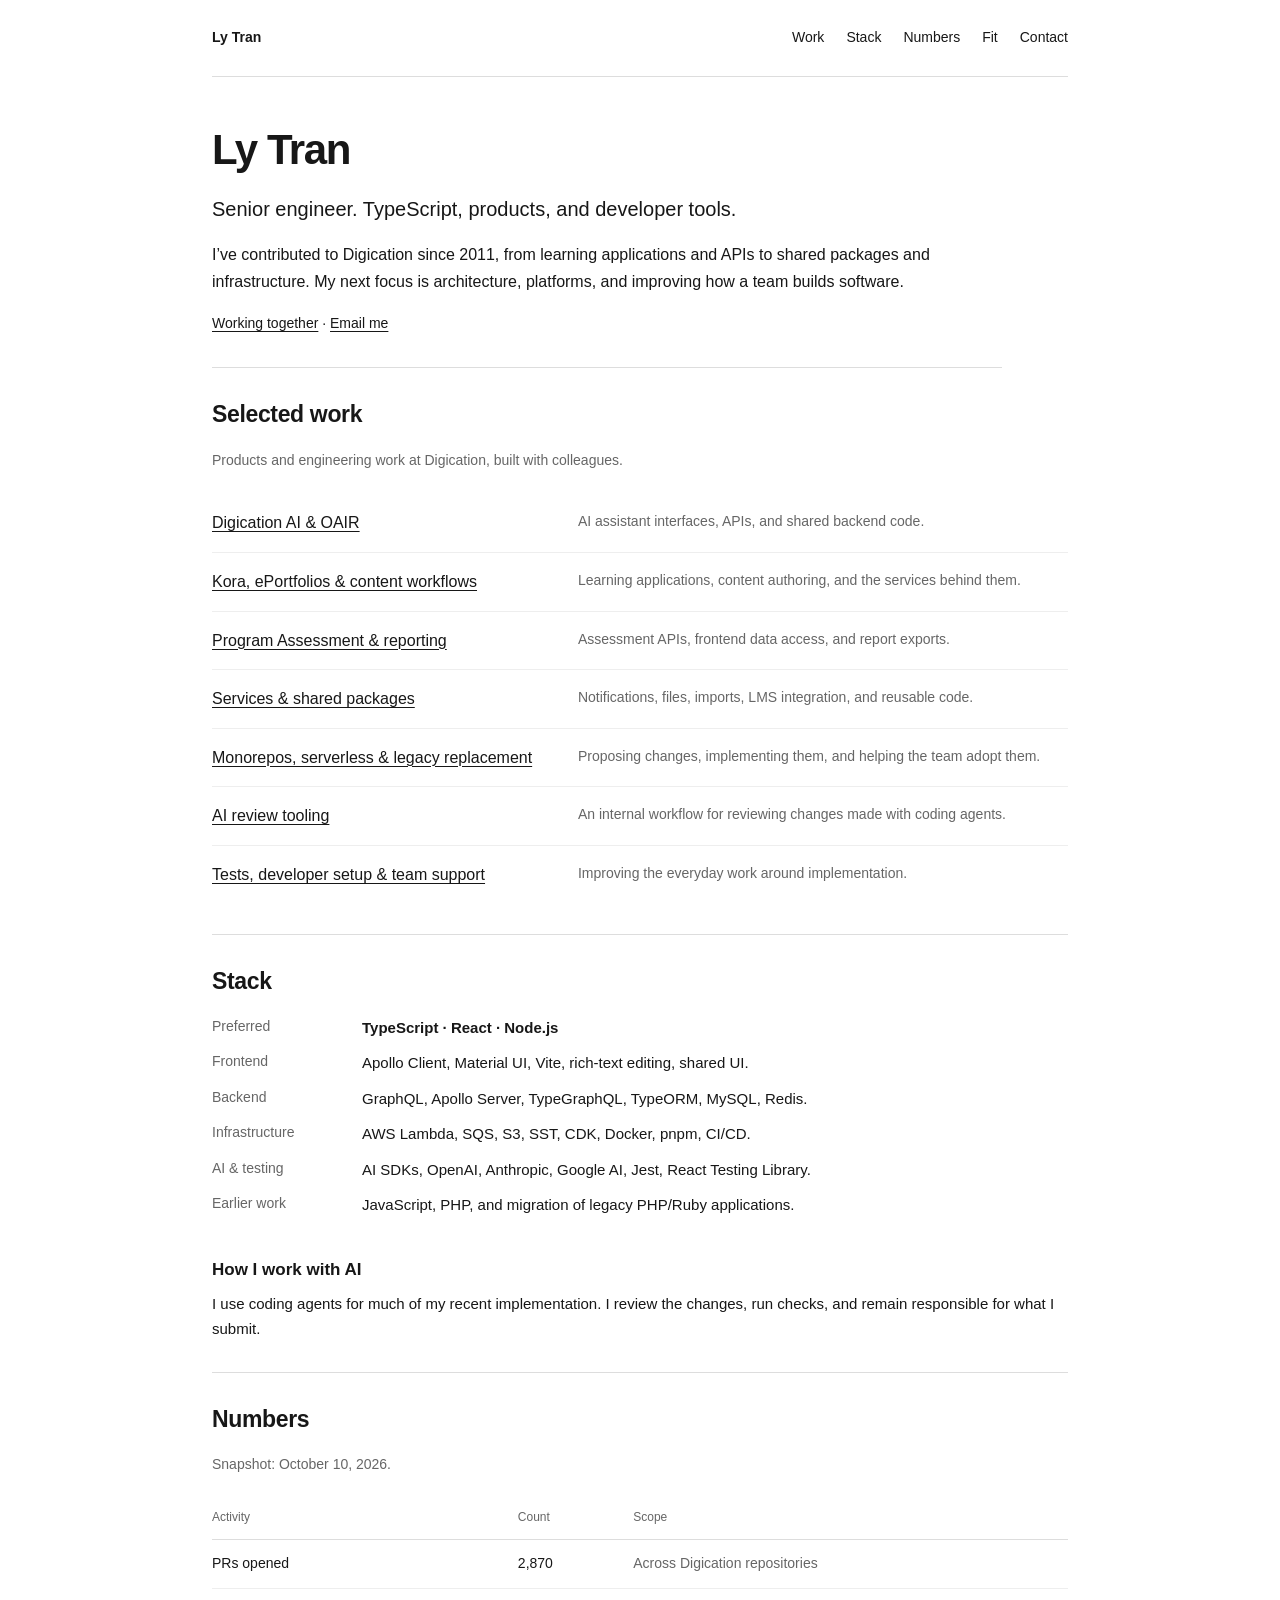
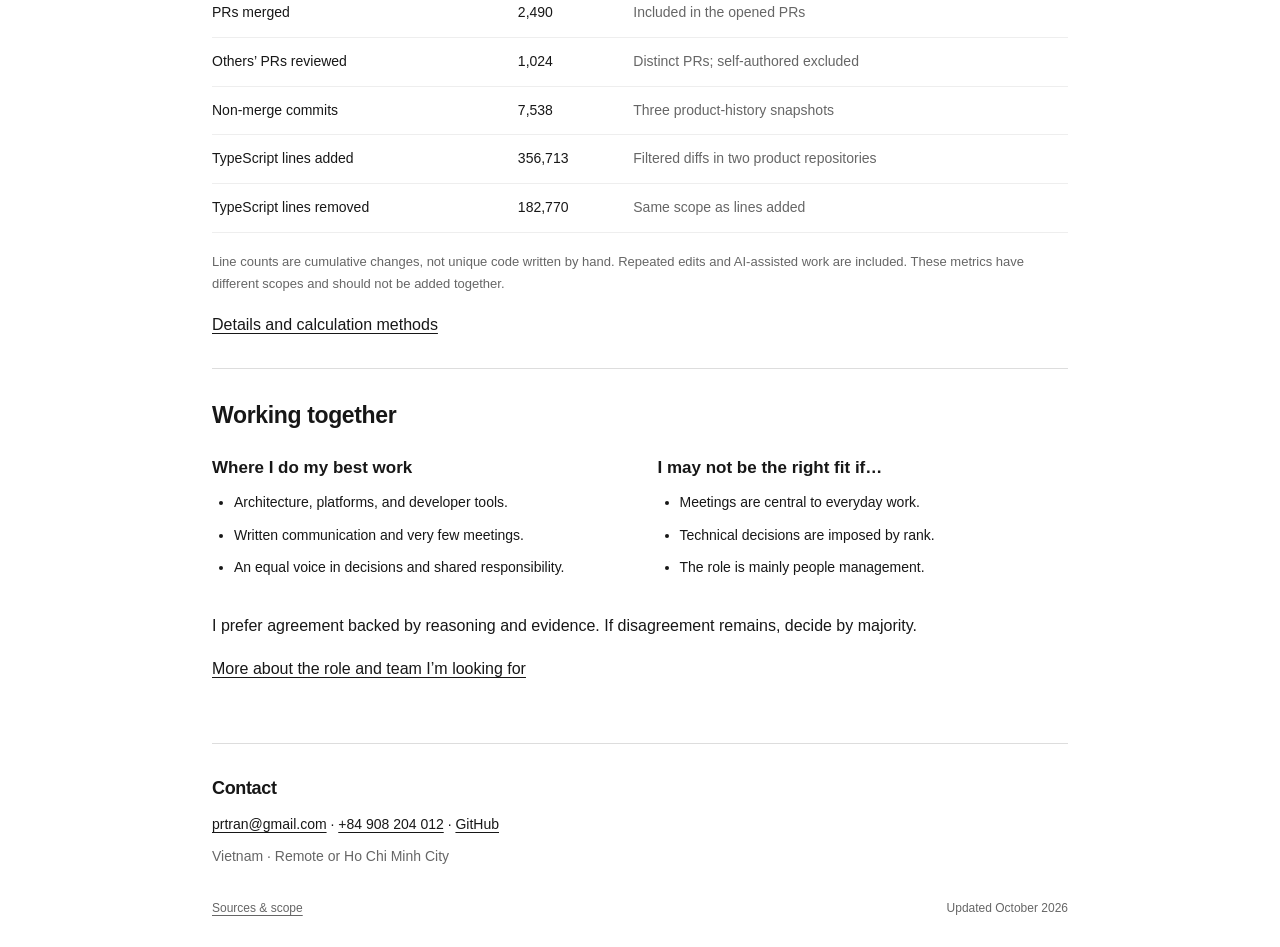
==== index.html @ 3538117a "Simplify portfolio and add working preferences and activity counts" ====
<!doctype html>
<html lang="en" id="top"><head>
<meta charset="utf-8"><meta name="viewport" content="width=device-width, initial-scale=1">
<title>Ly Tran — Senior Engineer</title><meta name="description" content="TypeScript, products, architecture, and developer tools. Selected work and contribution history.">
<link rel="canonical" href="https://lytc.github.io/">
<meta property="og:title" content="Ly Tran — Senior Engineer"><meta property="og:description" content="TypeScript, products, architecture, and developer tools. Selected work and contribution history.">
<meta property="og:type" content="website"><meta property="og:url" content="https://lytc.github.io/">
<link rel="icon" href="/assets/favicon.svg" type="image/svg+xml"><link rel="stylesheet" href="/assets/site.css">
</head><body><a class="skip-link" href="#main">Skip to content</a>
<header><a class="name" href="/">Ly Tran</a><nav aria-label="Main navigation"><a href="/#work">Work</a><a href="/#stack">Stack</a><a href="/activity.html">Numbers</a><a href="/working-together.html">Fit</a><a href="#contact">Contact</a></nav></header>
<main id="main"><section class="intro"><h1>Ly Tran</h1><p class="lead">Senior engineer. TypeScript, products, and developer tools.</p><p id="journey">I’ve contributed to Digication since 2011, from learning applications and APIs to shared packages and infrastructure. My next focus is architecture, platforms, and improving how a team builds software.</p><p><a href="/working-together.html">Working together</a> · <a href="mailto:prtran@gmail.com">Email me</a></p></section>
<section id="work"><h2>Selected work</h2><p class="muted">Products and engineering work at Digication, built with colleagues.</p><div class="work-list"><article class="work-row"><h3><a href="/work/ai-products.html">Digication AI &amp; OAIR</a></h3><p>AI assistant interfaces, APIs, and shared backend code.</p></article><article class="work-row"><h3><a href="/work/product-engineering.html">Kora, ePortfolios &amp; content workflows</a></h3><p>Learning applications, content authoring, and the services behind them.</p></article><article class="work-row"><h3><a href="/work/assessment.html">Program Assessment &amp; reporting</a></h3><p>Assessment APIs, frontend data access, and report exports.</p></article><article class="work-row"><h3><a href="/work/services-packages.html">Services &amp; shared packages</a></h3><p>Notifications, files, imports, LMS integration, and reusable code.</p></article><article class="work-row"><h3><a href="/work/modernization.html">Monorepos, serverless &amp; legacy replacement</a></h3><p>Proposing changes, implementing them, and helping the team adopt them.</p></article><article class="work-row"><h3><a href="/work/ai-review.html">AI review tooling</a></h3><p>An internal workflow for reviewing changes made with coding agents.</p></article><article class="work-row"><h3><a href="/work/engineering-practice.html">Tests, developer setup &amp; team support</a></h3><p>Improving the everyday work around implementation.</p></article></div></section>
<section id="stack"><h2>Stack</h2><dl class="stack-list"><dt>Preferred</dt><dd><strong>TypeScript · React · Node.js</strong></dd><dt>Frontend</dt><dd>Apollo Client, Material UI, Vite, rich-text editing, shared UI.</dd><dt>Backend</dt><dd>GraphQL, Apollo Server, TypeGraphQL, TypeORM, MySQL, Redis.</dd><dt>Infrastructure</dt><dd>AWS Lambda, SQS, S3, SST, CDK, Docker, pnpm, CI/CD.</dd><dt>AI & testing</dt><dd>AI SDKs, OpenAI, Anthropic, Google AI, Jest, React Testing Library.</dd><dt>Earlier work</dt><dd>JavaScript, PHP, and migration of legacy PHP/Ruby applications.</dd></dl><div id="approach"><h3>How I work with AI</h3><p>I use coding agents for much of my recent implementation. I review the changes, run checks, and remain responsible for what I submit.</p></div></section>
<section id="activity"><h2>Numbers</h2><p class="muted">Snapshot: October 10, 2026.</p><div class="table-wrap"><table><thead><tr><th scope="col">Activity</th><th scope="col">Count</th><th scope="col">Scope</th></tr></thead><tbody><tr><th scope="row">PRs opened</th><td class="number">2,870</td><td>Across Digication repositories</td></tr><tr><th scope="row">PRs merged</th><td class="number">2,490</td><td>Included in the opened PRs</td></tr><tr><th scope="row">Others’ PRs reviewed</th><td class="number">1,024</td><td>Distinct PRs; self-authored excluded</td></tr><tr><th scope="row">Non-merge commits</th><td class="number">7,538</td><td>Three product-history snapshots</td></tr><tr><th scope="row">TypeScript lines added</th><td class="number">356,713</td><td>Filtered diffs in two product repositories</td></tr><tr><th scope="row">TypeScript lines removed</th><td class="number">182,770</td><td>Same scope as lines added</td></tr></tbody></table></div><p class="note">Line counts are cumulative changes, not unique code written by hand. Repeated edits and AI-assisted work are included. These metrics have different scopes and should not be added together.</p><p><a href="/activity.html">Details and calculation methods</a></p></section>
<section id="fit"><h2>Working together</h2><div class="fit-summary"><div><h3>Where I do my best work</h3><ul><li>Architecture, platforms, and developer tools.</li><li>Written communication and very few meetings.</li><li>An equal voice in decisions and shared responsibility.</li></ul></div><div><h3>I may not be the right fit if…</h3><ul><li>Meetings are central to everyday work.</li><li>Technical decisions are imposed by rank.</li><li>The role is mainly people management.</li></ul></div></div><p>I prefer agreement backed by reasoning and evidence. If disagreement remains, decide by majority.</p><p><a href="/working-together.html">More about the role and team I’m looking for</a></p></section></main>
<footer id="contact"><h2>Contact</h2><p><a href="mailto:prtran@gmail.com">prtran@gmail.com</a> · <a href="tel:+84908204012">+84 908 204 012</a> · <a href="https://github.com/lytc">GitHub</a></p><p class="muted">Vietnam · Remote or Ho Chi Minh City</p><div class="footer-meta"><a href="/evidence.html">Sources & scope</a><span>Updated October 2026</span></div></footer>
</body></html>
---- assets/site.css ----
:root{color-scheme:light;--ink:#171717;--muted:#666;--line:#ddd}
*{box-sizing:border-box}html{scroll-padding-top:24px}body{max-width:920px;margin:0 auto;padding:0 32px;color:var(--ink);background:#fff;font:16px/1.7 -apple-system,BlinkMacSystemFont,"Segoe UI",Helvetica,Arial,sans-serif}a{color:inherit;text-decoration:underline;text-underline-offset:3px;text-decoration-thickness:1px}a:hover{color:#666}a:focus-visible,summary:focus-visible{outline:2px solid #111;outline-offset:5px}h1,h2,h3,p{margin:0}h1{font-size:42px;line-height:1.2;letter-spacing:-1.4px;font-weight:650;margin:0 0 18px}h2{font-size:23px;line-height:1.4;font-weight:600;margin-bottom:18px;letter-spacing:-.35px}h3{font-size:17px;font-weight:600;line-height:1.6;margin-bottom:8px}p+p,p+ul,ul+p,p+details,details+p{margin-top:16px}header{display:flex;align-items:center;justify-content:space-between;gap:24px;padding:26px 0;border-bottom:1px solid var(--line)}header a{text-decoration:none;font-size:14px}.name{font-weight:600;white-space:nowrap}nav{display:flex;gap:22px;flex-wrap:wrap}main{padding-bottom:12px}.intro,.page-intro{padding:48px 0 32px;max-width:790px}.intro>p,.page-intro>p{max-width:750px}.page-intro>a:first-child{display:inline-block;margin-bottom:26px;font-size:14px}.lead{font-size:20px;line-height:1.6}.intro>p:last-child{font-size:14px}.muted,.note{color:var(--muted)}.note{font-size:13px;margin-top:18px}.muted{font-size:14px}main>section{padding:30px 0;border-bottom:1px solid var(--line)}main>.intro{padding:48px 0 32px}main>section:last-child{border-bottom:0}.work-list{margin-top:22px}.work-row{display:grid;grid-template-columns:minmax(190px,1fr) minmax(0,1.45fr);gap:28px;padding:16px 0;border-bottom:1px solid #eee}.work-row:last-child{border-bottom:0}.work-row h3{font-size:16px;font-weight:500;margin:0}.work-row p{font-size:14px;color:var(--muted);line-height:1.7}.stack-list{display:grid;grid-template-columns:130px 1fr;gap:10px 20px;margin:0 0 28px}.stack-list dt{color:var(--muted);font-size:14px}.stack-list dd{margin:0;font-size:15px}.stack-list strong{font-weight:600}#approach{padding-top:10px}#approach p{font-size:15px}.table-wrap{overflow-x:auto;margin:18px 0}table{border-collapse:collapse;text-align:left;width:100%;font-size:14px}th,td{padding:12px 14px 12px 0;border-bottom:1px solid #eee;vertical-align:top}th{font-weight:500}thead th{font-size:12px;color:var(--muted);border-bottom:1px solid var(--line)}td:last-child,th:last-child{padding-right:0}td{color:var(--muted)}td.number{color:var(--ink);font-variant-numeric:tabular-nums;white-space:nowrap}.fit-summary{display:grid;grid-template-columns:1fr 1fr;gap:35px;margin:22px 0}.fit-summary ul{font-size:14px;margin:10px 0}.fit-summary li{margin-bottom:9px}ul{padding-left:22px;margin:16px 0}li{margin-bottom:10px}.work-points li{margin-bottom:17px}.work-points strong{font-weight:600}details{margin-top:20px}summary{cursor:pointer;font-size:14px;text-decoration:underline;text-underline-offset:3px}details p,details li{font-size:14px}details>p:first-of-type{margin-top:16px}footer{border-top:1px solid var(--line);padding:32px 0 28px;margin-top:18px}footer h2{font-size:18px;margin-bottom:12px}footer>p{font-size:14px}footer>p+p{margin-top:8px}.footer-meta{display:flex;justify-content:space-between;gap:20px;margin-top:30px;font-size:12px;color:var(--muted)}.skip-link{position:absolute;left:-9999px}.skip-link:focus{left:20px;top:10px;background:#fff;padding:10px;z-index:2}
@media(max-width:600px){body{padding:0 20px;font-size:15px}header{gap:16px;padding:20px 0;align-items:flex-start;flex-direction:column}nav{gap:20px}header a{font-size:13px}h1{font-size:34px;letter-spacing:-1px}h2{font-size:22px}.intro,.page-intro,main>.intro{padding-top:32px}.lead{font-size:18px}.work-row{grid-template-columns:1fr;gap:4px;padding:15px 0}.work-row h3{font-size:16px}.work-row p{font-size:14px}.stack-list{grid-template-columns:90px 1fr;gap:11px 15px}.stack-list dd{font-size:14px}table{font-size:12px}th,td{padding:11px 9px 11px 0}thead th{font-size:11px}.fit-summary{grid-template-columns:1fr;gap:18px}.footer-meta{flex-wrap:wrap;gap:10px}footer>p{line-height:1.9}main>section{padding:26px 0}}
@media print{body{max-width:none;padding:0;color:#000;font-size:11pt}header nav{display:none}.intro,.page-intro,main>.intro{padding:20px 0}h1{font-size:28pt}h2{font-size:18pt}main>section{padding:18px 0}a{text-decoration:none}.work-row,li,tr{break-inside:avoid}footer{padding:20px 0}}
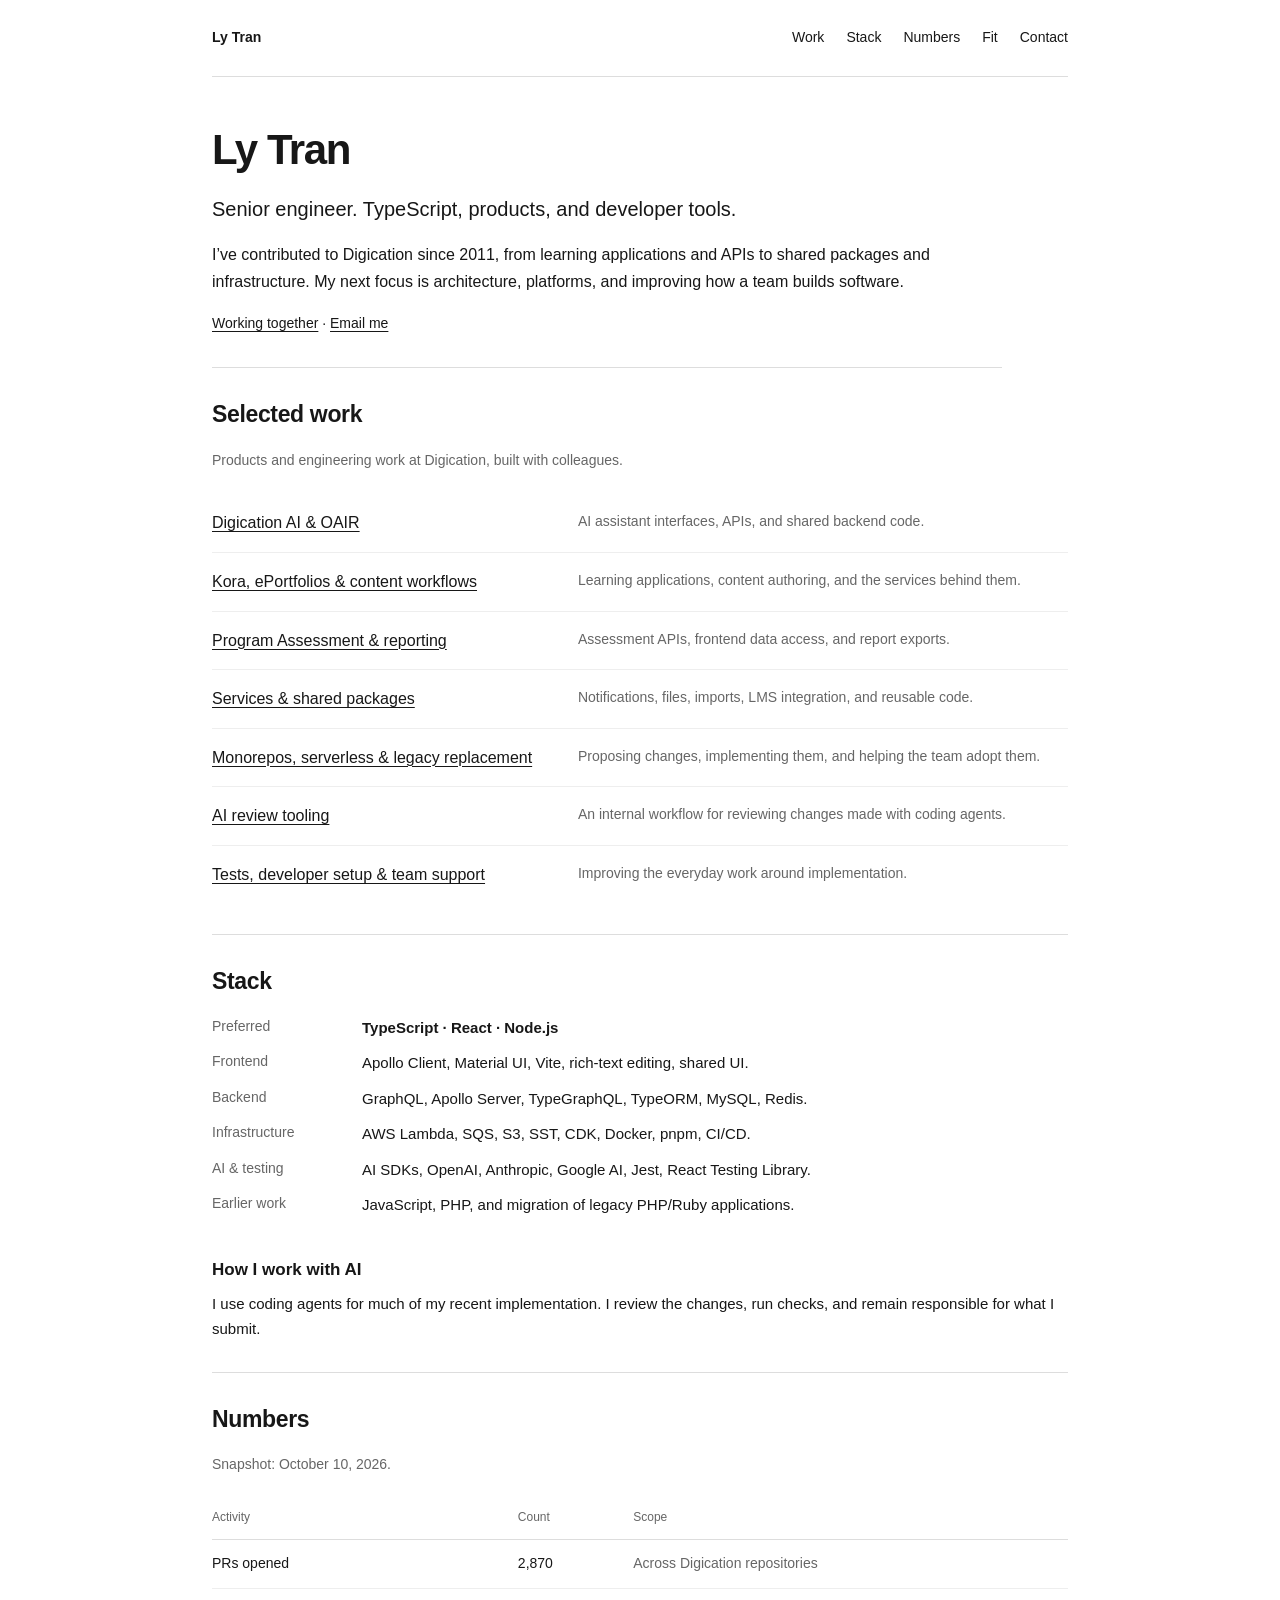
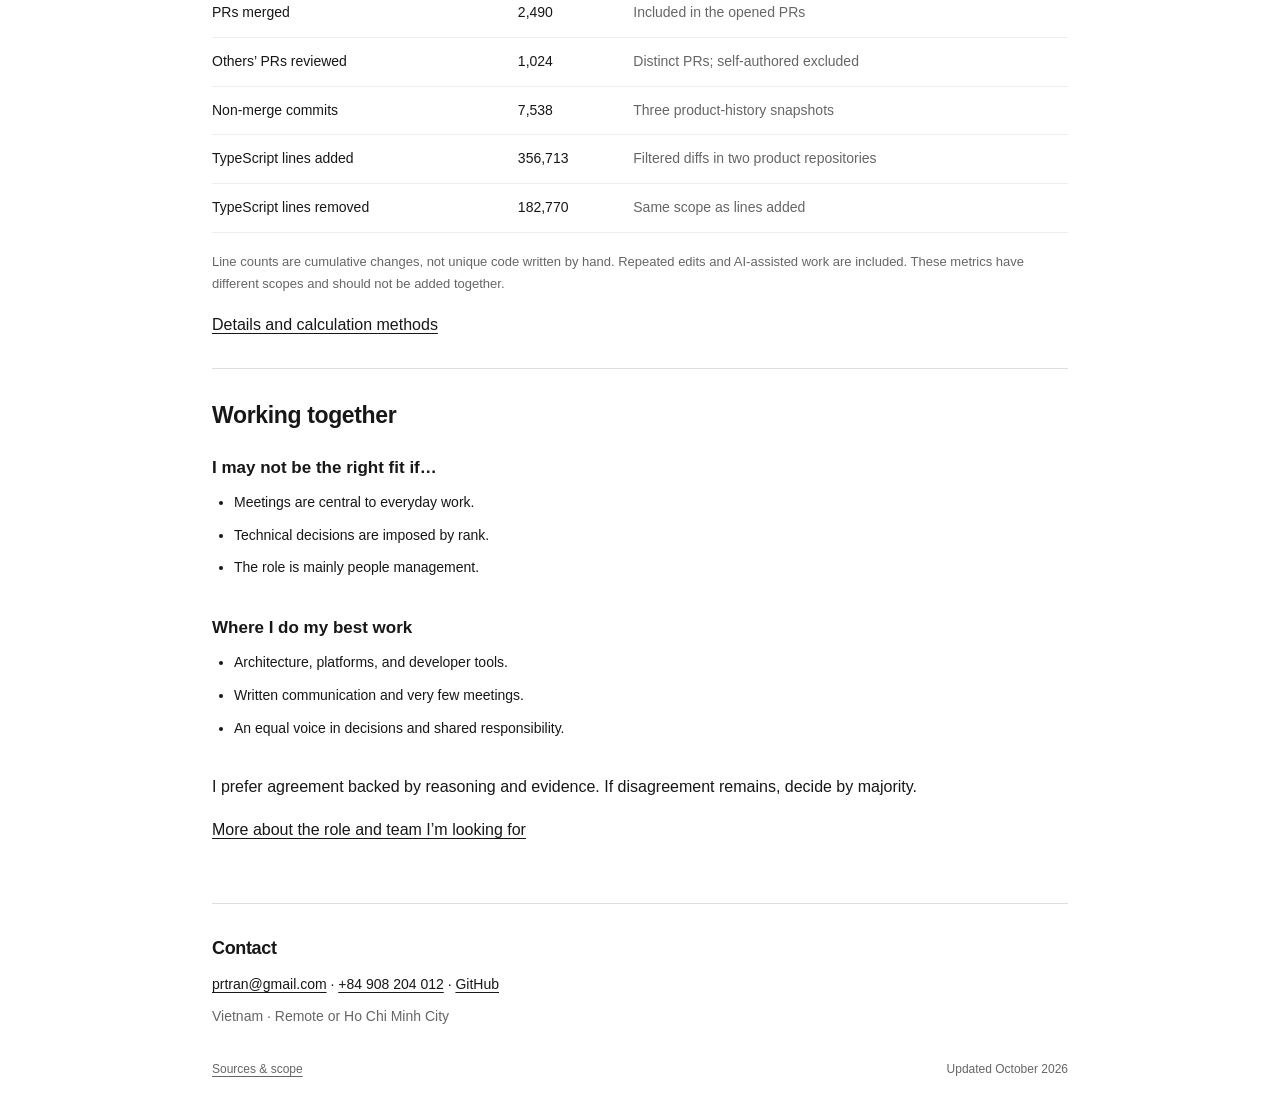
==== commit 8d8281ca: "Show unsuitable work environments before preferred fit" ====
--- a/index.html
+++ b/index.html
@@ -5,13 +5,13 @@
 <link rel="canonical" href="https://lytc.github.io/">
 <meta property="og:title" content="Ly Tran — Senior Engineer"><meta property="og:description" content="TypeScript, products, architecture, and developer tools. Selected work and contribution history.">
 <meta property="og:type" content="website"><meta property="og:url" content="https://lytc.github.io/">
-<link rel="icon" href="/assets/favicon.svg" type="image/svg+xml"><link rel="stylesheet" href="/assets/site.css">
+<link rel="icon" href="/assets/favicon.svg" type="image/svg+xml"><link rel="stylesheet" href="/assets/site.css?v=a413a53912ef">
 </head><body><a class="skip-link" href="#main">Skip to content</a>
 <header><a class="name" href="/">Ly Tran</a><nav aria-label="Main navigation"><a href="/#work">Work</a><a href="/#stack">Stack</a><a href="/activity.html">Numbers</a><a href="/working-together.html">Fit</a><a href="#contact">Contact</a></nav></header>
 <main id="main"><section class="intro"><h1>Ly Tran</h1><p class="lead">Senior engineer. TypeScript, products, and developer tools.</p><p id="journey">I’ve contributed to Digication since 2011, from learning applications and APIs to shared packages and infrastructure. My next focus is architecture, platforms, and improving how a team builds software.</p><p><a href="/working-together.html">Working together</a> · <a href="mailto:prtran@gmail.com">Email me</a></p></section>
 <section id="work"><h2>Selected work</h2><p class="muted">Products and engineering work at Digication, built with colleagues.</p><div class="work-list"><article class="work-row"><h3><a href="/work/ai-products.html">Digication AI &amp; OAIR</a></h3><p>AI assistant interfaces, APIs, and shared backend code.</p></article><article class="work-row"><h3><a href="/work/product-engineering.html">Kora, ePortfolios &amp; content workflows</a></h3><p>Learning applications, content authoring, and the services behind them.</p></article><article class="work-row"><h3><a href="/work/assessment.html">Program Assessment &amp; reporting</a></h3><p>Assessment APIs, frontend data access, and report exports.</p></article><article class="work-row"><h3><a href="/work/services-packages.html">Services &amp; shared packages</a></h3><p>Notifications, files, imports, LMS integration, and reusable code.</p></article><article class="work-row"><h3><a href="/work/modernization.html">Monorepos, serverless &amp; legacy replacement</a></h3><p>Proposing changes, implementing them, and helping the team adopt them.</p></article><article class="work-row"><h3><a href="/work/ai-review.html">AI review tooling</a></h3><p>An internal workflow for reviewing changes made with coding agents.</p></article><article class="work-row"><h3><a href="/work/engineering-practice.html">Tests, developer setup &amp; team support</a></h3><p>Improving the everyday work around implementation.</p></article></div></section>
 <section id="stack"><h2>Stack</h2><dl class="stack-list"><dt>Preferred</dt><dd><strong>TypeScript · React · Node.js</strong></dd><dt>Frontend</dt><dd>Apollo Client, Material UI, Vite, rich-text editing, shared UI.</dd><dt>Backend</dt><dd>GraphQL, Apollo Server, TypeGraphQL, TypeORM, MySQL, Redis.</dd><dt>Infrastructure</dt><dd>AWS Lambda, SQS, S3, SST, CDK, Docker, pnpm, CI/CD.</dd><dt>AI & testing</dt><dd>AI SDKs, OpenAI, Anthropic, Google AI, Jest, React Testing Library.</dd><dt>Earlier work</dt><dd>JavaScript, PHP, and migration of legacy PHP/Ruby applications.</dd></dl><div id="approach"><h3>How I work with AI</h3><p>I use coding agents for much of my recent implementation. I review the changes, run checks, and remain responsible for what I submit.</p></div></section>
 <section id="activity"><h2>Numbers</h2><p class="muted">Snapshot: October 10, 2026.</p><div class="table-wrap"><table><thead><tr><th scope="col">Activity</th><th scope="col">Count</th><th scope="col">Scope</th></tr></thead><tbody><tr><th scope="row">PRs opened</th><td class="number">2,870</td><td>Across Digication repositories</td></tr><tr><th scope="row">PRs merged</th><td class="number">2,490</td><td>Included in the opened PRs</td></tr><tr><th scope="row">Others’ PRs reviewed</th><td class="number">1,024</td><td>Distinct PRs; self-authored excluded</td></tr><tr><th scope="row">Non-merge commits</th><td class="number">7,538</td><td>Three product-history snapshots</td></tr><tr><th scope="row">TypeScript lines added</th><td class="number">356,713</td><td>Filtered diffs in two product repositories</td></tr><tr><th scope="row">TypeScript lines removed</th><td class="number">182,770</td><td>Same scope as lines added</td></tr></tbody></table></div><p class="note">Line counts are cumulative changes, not unique code written by hand. Repeated edits and AI-assisted work are included. These metrics have different scopes and should not be added together.</p><p><a href="/activity.html">Details and calculation methods</a></p></section>
-<section id="fit"><h2>Working together</h2><div class="fit-summary"><div><h3>Where I do my best work</h3><ul><li>Architecture, platforms, and developer tools.</li><li>Written communication and very few meetings.</li><li>An equal voice in decisions and shared responsibility.</li></ul></div><div><h3>I may not be the right fit if…</h3><ul><li>Meetings are central to everyday work.</li><li>Technical decisions are imposed by rank.</li><li>The role is mainly people management.</li></ul></div></div><p>I prefer agreement backed by reasoning and evidence. If disagreement remains, decide by majority.</p><p><a href="/working-together.html">More about the role and team I’m looking for</a></p></section></main>
+<section id="fit"><h2>Working together</h2><div class="fit-summary"><div><h3>I may not be the right fit if…</h3><ul><li>Meetings are central to everyday work.</li><li>Technical decisions are imposed by rank.</li><li>The role is mainly people management.</li></ul></div><div><h3>Where I do my best work</h3><ul><li>Architecture, platforms, and developer tools.</li><li>Written communication and very few meetings.</li><li>An equal voice in decisions and shared responsibility.</li></ul></div></div><p>I prefer agreement backed by reasoning and evidence. If disagreement remains, decide by majority.</p><p><a href="/working-together.html">More about the role and team I’m looking for</a></p></section></main>
 <footer id="contact"><h2>Contact</h2><p><a href="mailto:prtran@gmail.com">prtran@gmail.com</a> · <a href="tel:+84908204012">+84 908 204 012</a> · <a href="https://github.com/lytc">GitHub</a></p><p class="muted">Vietnam · Remote or Ho Chi Minh City</p><div class="footer-meta"><a href="/evidence.html">Sources & scope</a><span>Updated October 2026</span></div></footer>
 </body></html>
--- a/assets/site.css
+++ b/assets/site.css
@@ -1,4 +1,4 @@
 :root{color-scheme:light;--ink:#171717;--muted:#666;--line:#ddd}
-*{box-sizing:border-box}html{scroll-padding-top:24px}body{max-width:920px;margin:0 auto;padding:0 32px;color:var(--ink);background:#fff;font:16px/1.7 -apple-system,BlinkMacSystemFont,"Segoe UI",Helvetica,Arial,sans-serif}a{color:inherit;text-decoration:underline;text-underline-offset:3px;text-decoration-thickness:1px}a:hover{color:#666}a:focus-visible,summary:focus-visible{outline:2px solid #111;outline-offset:5px}h1,h2,h3,p{margin:0}h1{font-size:42px;line-height:1.2;letter-spacing:-1.4px;font-weight:650;margin:0 0 18px}h2{font-size:23px;line-height:1.4;font-weight:600;margin-bottom:18px;letter-spacing:-.35px}h3{font-size:17px;font-weight:600;line-height:1.6;margin-bottom:8px}p+p,p+ul,ul+p,p+details,details+p{margin-top:16px}header{display:flex;align-items:center;justify-content:space-between;gap:24px;padding:26px 0;border-bottom:1px solid var(--line)}header a{text-decoration:none;font-size:14px}.name{font-weight:600;white-space:nowrap}nav{display:flex;gap:22px;flex-wrap:wrap}main{padding-bottom:12px}.intro,.page-intro{padding:48px 0 32px;max-width:790px}.intro>p,.page-intro>p{max-width:750px}.page-intro>a:first-child{display:inline-block;margin-bottom:26px;font-size:14px}.lead{font-size:20px;line-height:1.6}.intro>p:last-child{font-size:14px}.muted,.note{color:var(--muted)}.note{font-size:13px;margin-top:18px}.muted{font-size:14px}main>section{padding:30px 0;border-bottom:1px solid var(--line)}main>.intro{padding:48px 0 32px}main>section:last-child{border-bottom:0}.work-list{margin-top:22px}.work-row{display:grid;grid-template-columns:minmax(190px,1fr) minmax(0,1.45fr);gap:28px;padding:16px 0;border-bottom:1px solid #eee}.work-row:last-child{border-bottom:0}.work-row h3{font-size:16px;font-weight:500;margin:0}.work-row p{font-size:14px;color:var(--muted);line-height:1.7}.stack-list{display:grid;grid-template-columns:130px 1fr;gap:10px 20px;margin:0 0 28px}.stack-list dt{color:var(--muted);font-size:14px}.stack-list dd{margin:0;font-size:15px}.stack-list strong{font-weight:600}#approach{padding-top:10px}#approach p{font-size:15px}.table-wrap{overflow-x:auto;margin:18px 0}table{border-collapse:collapse;text-align:left;width:100%;font-size:14px}th,td{padding:12px 14px 12px 0;border-bottom:1px solid #eee;vertical-align:top}th{font-weight:500}thead th{font-size:12px;color:var(--muted);border-bottom:1px solid var(--line)}td:last-child,th:last-child{padding-right:0}td{color:var(--muted)}td.number{color:var(--ink);font-variant-numeric:tabular-nums;white-space:nowrap}.fit-summary{display:grid;grid-template-columns:1fr 1fr;gap:35px;margin:22px 0}.fit-summary ul{font-size:14px;margin:10px 0}.fit-summary li{margin-bottom:9px}ul{padding-left:22px;margin:16px 0}li{margin-bottom:10px}.work-points li{margin-bottom:17px}.work-points strong{font-weight:600}details{margin-top:20px}summary{cursor:pointer;font-size:14px;text-decoration:underline;text-underline-offset:3px}details p,details li{font-size:14px}details>p:first-of-type{margin-top:16px}footer{border-top:1px solid var(--line);padding:32px 0 28px;margin-top:18px}footer h2{font-size:18px;margin-bottom:12px}footer>p{font-size:14px}footer>p+p{margin-top:8px}.footer-meta{display:flex;justify-content:space-between;gap:20px;margin-top:30px;font-size:12px;color:var(--muted)}.skip-link{position:absolute;left:-9999px}.skip-link:focus{left:20px;top:10px;background:#fff;padding:10px;z-index:2}
+*{box-sizing:border-box}html{scroll-padding-top:24px}body{max-width:920px;margin:0 auto;padding:0 32px;color:var(--ink);background:#fff;font:16px/1.7 -apple-system,BlinkMacSystemFont,"Segoe UI",Helvetica,Arial,sans-serif}a{color:inherit;text-decoration:underline;text-underline-offset:3px;text-decoration-thickness:1px}a:hover{color:#666}a:focus-visible,summary:focus-visible{outline:2px solid #111;outline-offset:5px}h1,h2,h3,p{margin:0}h1{font-size:42px;line-height:1.2;letter-spacing:-1.4px;font-weight:650;margin:0 0 18px}h2{font-size:23px;line-height:1.4;font-weight:600;margin-bottom:18px;letter-spacing:-.35px}h3{font-size:17px;font-weight:600;line-height:1.6;margin-bottom:8px}p+p,p+ul,ul+p,p+details,details+p{margin-top:16px}header{display:flex;align-items:center;justify-content:space-between;gap:24px;padding:26px 0;border-bottom:1px solid var(--line)}header a{text-decoration:none;font-size:14px}.name{font-weight:600;white-space:nowrap}nav{display:flex;gap:22px;flex-wrap:wrap}main{padding-bottom:12px}.intro,.page-intro{padding:48px 0 32px;max-width:790px}.intro>p,.page-intro>p{max-width:750px}.page-intro>a:first-child{display:inline-block;margin-bottom:26px;font-size:14px}.lead{font-size:20px;line-height:1.6}.intro>p:last-child{font-size:14px}.muted,.note{color:var(--muted)}.note{font-size:13px;margin-top:18px}.muted{font-size:14px}main>section{padding:30px 0;border-bottom:1px solid var(--line)}main>.intro{padding:48px 0 32px}main>section:last-child{border-bottom:0}.work-list{margin-top:22px}.work-row{display:grid;grid-template-columns:minmax(190px,1fr) minmax(0,1.45fr);gap:28px;padding:16px 0;border-bottom:1px solid #eee}.work-row:last-child{border-bottom:0}.work-row h3{font-size:16px;font-weight:500;margin:0}.work-row p{font-size:14px;color:var(--muted);line-height:1.7}.stack-list{display:grid;grid-template-columns:130px 1fr;gap:10px 20px;margin:0 0 28px}.stack-list dt{color:var(--muted);font-size:14px}.stack-list dd{margin:0;font-size:15px}.stack-list strong{font-weight:600}#approach{padding-top:10px}#approach p{font-size:15px}.table-wrap{overflow-x:auto;margin:18px 0}table{border-collapse:collapse;text-align:left;width:100%;font-size:14px}th,td{padding:12px 14px 12px 0;border-bottom:1px solid #eee;vertical-align:top}th{font-weight:500}thead th{font-size:12px;color:var(--muted);border-bottom:1px solid var(--line)}td:last-child,th:last-child{padding-right:0}td{color:var(--muted)}td.number{color:var(--ink);font-variant-numeric:tabular-nums;white-space:nowrap}.fit-summary{display:grid;grid-template-columns:1fr;gap:24px;margin:22px 0}.fit-summary ul{font-size:14px;margin:10px 0}.fit-summary li{margin-bottom:9px}ul{padding-left:22px;margin:16px 0}li{margin-bottom:10px}.work-points li{margin-bottom:17px}.work-points strong{font-weight:600}details{margin-top:20px}summary{cursor:pointer;font-size:14px;text-decoration:underline;text-underline-offset:3px}details p,details li{font-size:14px}details>p:first-of-type{margin-top:16px}footer{border-top:1px solid var(--line);padding:32px 0 28px;margin-top:18px}footer h2{font-size:18px;margin-bottom:12px}footer>p{font-size:14px}footer>p+p{margin-top:8px}.footer-meta{display:flex;justify-content:space-between;gap:20px;margin-top:30px;font-size:12px;color:var(--muted)}.skip-link{position:absolute;left:-9999px}.skip-link:focus{left:20px;top:10px;background:#fff;padding:10px;z-index:2}
 @media(max-width:600px){body{padding:0 20px;font-size:15px}header{gap:16px;padding:20px 0;align-items:flex-start;flex-direction:column}nav{gap:20px}header a{font-size:13px}h1{font-size:34px;letter-spacing:-1px}h2{font-size:22px}.intro,.page-intro,main>.intro{padding-top:32px}.lead{font-size:18px}.work-row{grid-template-columns:1fr;gap:4px;padding:15px 0}.work-row h3{font-size:16px}.work-row p{font-size:14px}.stack-list{grid-template-columns:90px 1fr;gap:11px 15px}.stack-list dd{font-size:14px}table{font-size:12px}th,td{padding:11px 9px 11px 0}thead th{font-size:11px}.fit-summary{grid-template-columns:1fr;gap:18px}.footer-meta{flex-wrap:wrap;gap:10px}footer>p{line-height:1.9}main>section{padding:26px 0}}
 @media print{body{max-width:none;padding:0;color:#000;font-size:11pt}header nav{display:none}.intro,.page-intro,main>.intro{padding:20px 0}h1{font-size:28pt}h2{font-size:18pt}main>section{padding:18px 0}a{text-decoration:none}.work-row,li,tr{break-inside:avoid}footer{padding:20px 0}}
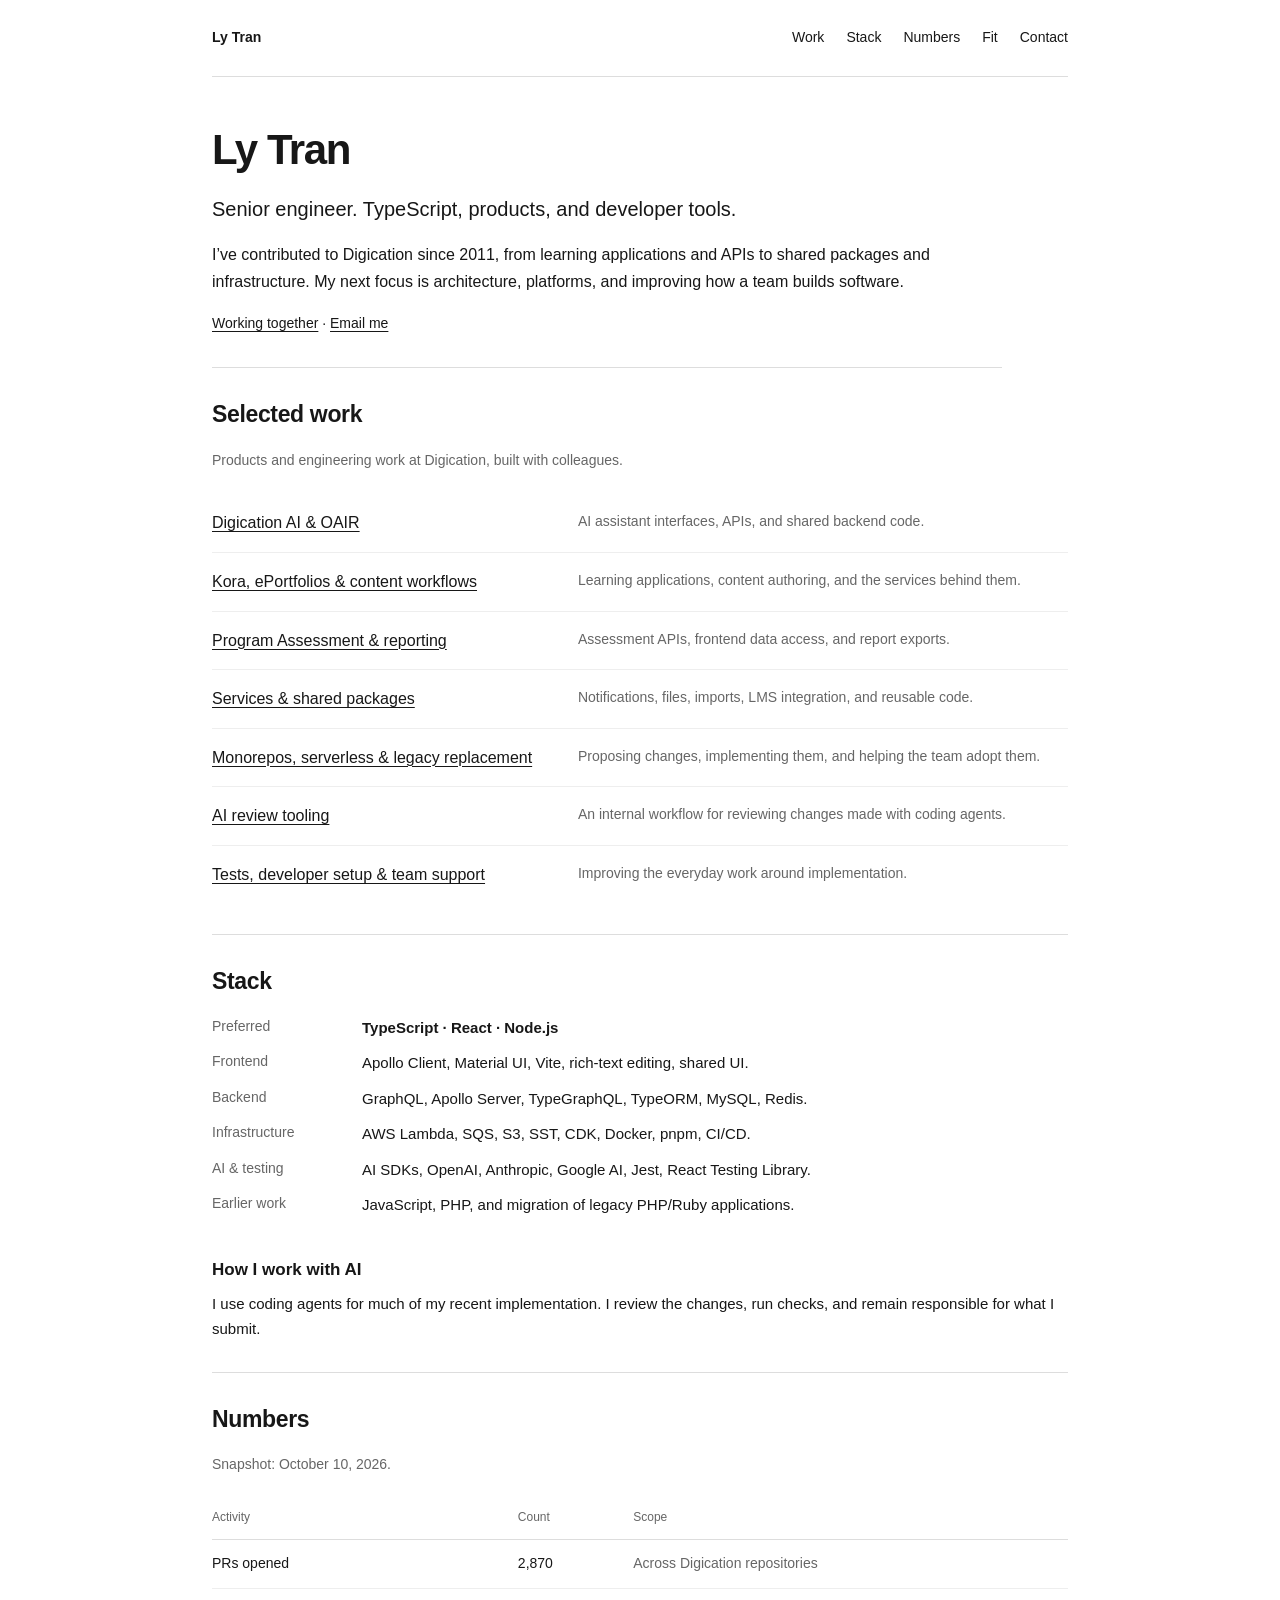
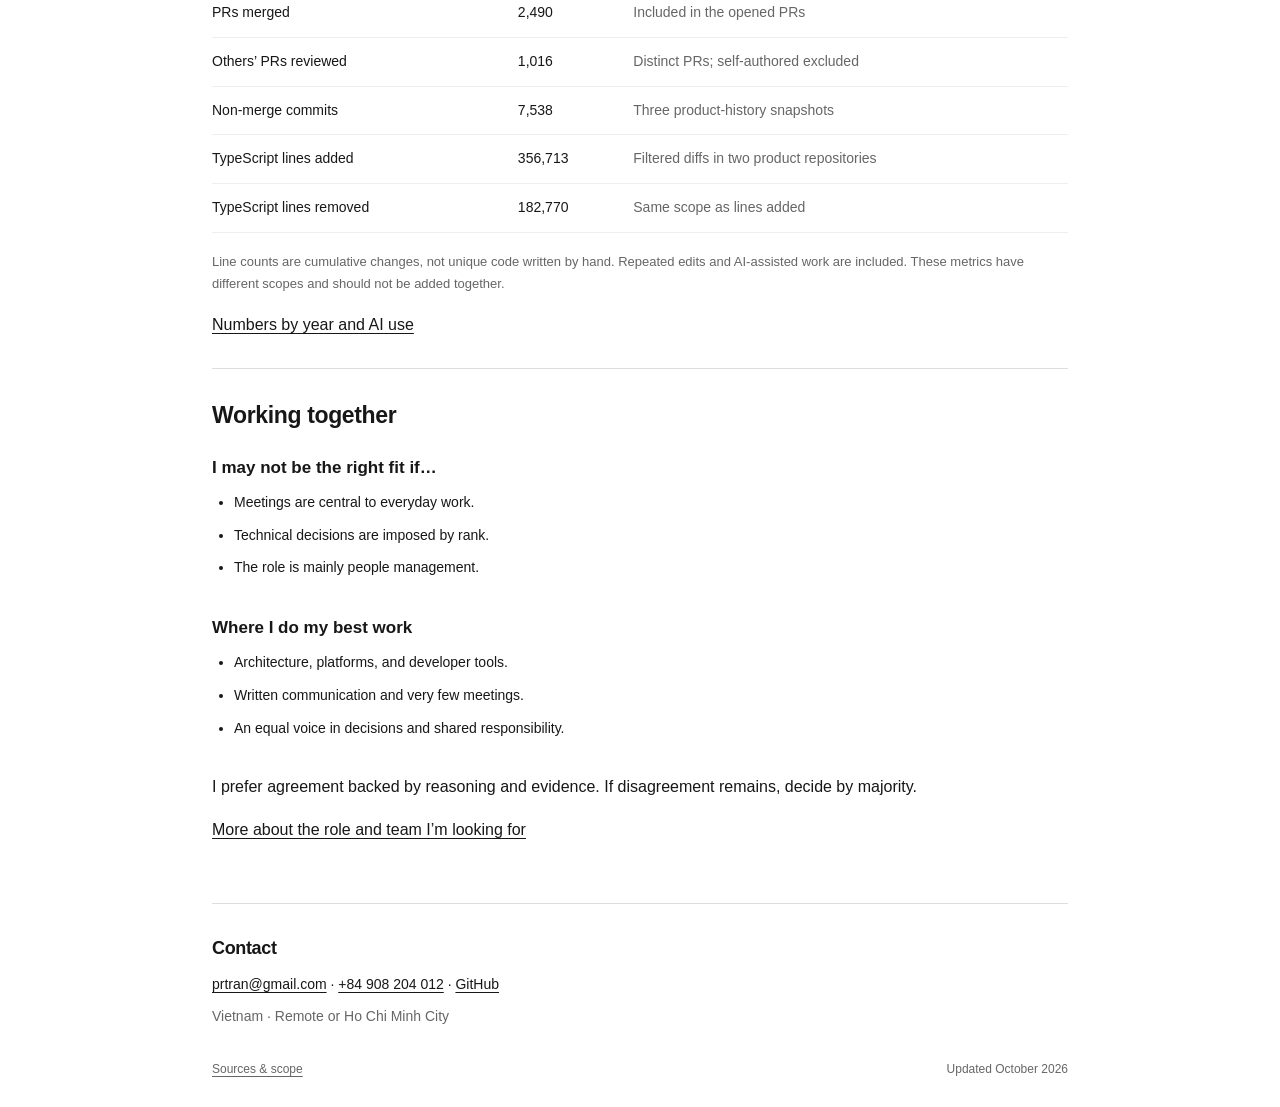
==== commit fddda606: "Break down activity by year and self-reported AI use" ====
--- a/index.html
+++ b/index.html
@@ -5,13 +5,13 @@
 <link rel="canonical" href="https://lytc.github.io/">
 <meta property="og:title" content="Ly Tran — Senior Engineer"><meta property="og:description" content="TypeScript, products, architecture, and developer tools. Selected work and contribution history.">
 <meta property="og:type" content="website"><meta property="og:url" content="https://lytc.github.io/">
-<link rel="icon" href="/assets/favicon.svg" type="image/svg+xml"><link rel="stylesheet" href="/assets/site.css?v=a413a53912ef">
+<link rel="icon" href="/assets/favicon.svg" type="image/svg+xml"><link rel="stylesheet" href="/assets/site.css?v=78795f37e393">
 </head><body><a class="skip-link" href="#main">Skip to content</a>
 <header><a class="name" href="/">Ly Tran</a><nav aria-label="Main navigation"><a href="/#work">Work</a><a href="/#stack">Stack</a><a href="/activity.html">Numbers</a><a href="/working-together.html">Fit</a><a href="#contact">Contact</a></nav></header>
 <main id="main"><section class="intro"><h1>Ly Tran</h1><p class="lead">Senior engineer. TypeScript, products, and developer tools.</p><p id="journey">I’ve contributed to Digication since 2011, from learning applications and APIs to shared packages and infrastructure. My next focus is architecture, platforms, and improving how a team builds software.</p><p><a href="/working-together.html">Working together</a> · <a href="mailto:prtran@gmail.com">Email me</a></p></section>
 <section id="work"><h2>Selected work</h2><p class="muted">Products and engineering work at Digication, built with colleagues.</p><div class="work-list"><article class="work-row"><h3><a href="/work/ai-products.html">Digication AI &amp; OAIR</a></h3><p>AI assistant interfaces, APIs, and shared backend code.</p></article><article class="work-row"><h3><a href="/work/product-engineering.html">Kora, ePortfolios &amp; content workflows</a></h3><p>Learning applications, content authoring, and the services behind them.</p></article><article class="work-row"><h3><a href="/work/assessment.html">Program Assessment &amp; reporting</a></h3><p>Assessment APIs, frontend data access, and report exports.</p></article><article class="work-row"><h3><a href="/work/services-packages.html">Services &amp; shared packages</a></h3><p>Notifications, files, imports, LMS integration, and reusable code.</p></article><article class="work-row"><h3><a href="/work/modernization.html">Monorepos, serverless &amp; legacy replacement</a></h3><p>Proposing changes, implementing them, and helping the team adopt them.</p></article><article class="work-row"><h3><a href="/work/ai-review.html">AI review tooling</a></h3><p>An internal workflow for reviewing changes made with coding agents.</p></article><article class="work-row"><h3><a href="/work/engineering-practice.html">Tests, developer setup &amp; team support</a></h3><p>Improving the everyday work around implementation.</p></article></div></section>
 <section id="stack"><h2>Stack</h2><dl class="stack-list"><dt>Preferred</dt><dd><strong>TypeScript · React · Node.js</strong></dd><dt>Frontend</dt><dd>Apollo Client, Material UI, Vite, rich-text editing, shared UI.</dd><dt>Backend</dt><dd>GraphQL, Apollo Server, TypeGraphQL, TypeORM, MySQL, Redis.</dd><dt>Infrastructure</dt><dd>AWS Lambda, SQS, S3, SST, CDK, Docker, pnpm, CI/CD.</dd><dt>AI & testing</dt><dd>AI SDKs, OpenAI, Anthropic, Google AI, Jest, React Testing Library.</dd><dt>Earlier work</dt><dd>JavaScript, PHP, and migration of legacy PHP/Ruby applications.</dd></dl><div id="approach"><h3>How I work with AI</h3><p>I use coding agents for much of my recent implementation. I review the changes, run checks, and remain responsible for what I submit.</p></div></section>
-<section id="activity"><h2>Numbers</h2><p class="muted">Snapshot: October 10, 2026.</p><div class="table-wrap"><table><thead><tr><th scope="col">Activity</th><th scope="col">Count</th><th scope="col">Scope</th></tr></thead><tbody><tr><th scope="row">PRs opened</th><td class="number">2,870</td><td>Across Digication repositories</td></tr><tr><th scope="row">PRs merged</th><td class="number">2,490</td><td>Included in the opened PRs</td></tr><tr><th scope="row">Others’ PRs reviewed</th><td class="number">1,024</td><td>Distinct PRs; self-authored excluded</td></tr><tr><th scope="row">Non-merge commits</th><td class="number">7,538</td><td>Three product-history snapshots</td></tr><tr><th scope="row">TypeScript lines added</th><td class="number">356,713</td><td>Filtered diffs in two product repositories</td></tr><tr><th scope="row">TypeScript lines removed</th><td class="number">182,770</td><td>Same scope as lines added</td></tr></tbody></table></div><p class="note">Line counts are cumulative changes, not unique code written by hand. Repeated edits and AI-assisted work are included. These metrics have different scopes and should not be added together.</p><p><a href="/activity.html">Details and calculation methods</a></p></section>
+<section id="activity"><h2>Numbers</h2><p class="muted">Snapshot: October 10, 2026.</p><div class="table-wrap"><table><thead><tr><th scope="col">Activity</th><th scope="col">Count</th><th scope="col">Scope</th></tr></thead><tbody><tr><th scope="row">PRs opened</th><td class="number">2,870</td><td>Across Digication repositories</td></tr><tr><th scope="row">PRs merged</th><td class="number">2,490</td><td>Included in the opened PRs</td></tr><tr><th scope="row">Others’ PRs reviewed</th><td class="number">1,016</td><td>Distinct PRs; self-authored excluded</td></tr><tr><th scope="row">Non-merge commits</th><td class="number">7,538</td><td>Three product-history snapshots</td></tr><tr><th scope="row">TypeScript lines added</th><td class="number">356,713</td><td>Filtered diffs in two product repositories</td></tr><tr><th scope="row">TypeScript lines removed</th><td class="number">182,770</td><td>Same scope as lines added</td></tr></tbody></table></div><p class="note">Line counts are cumulative changes, not unique code written by hand. Repeated edits and AI-assisted work are included. These metrics have different scopes and should not be added together.</p><p><a href="/activity.html#ai-periods">Numbers by year and AI use</a></p></section>
 <section id="fit"><h2>Working together</h2><div class="fit-summary"><div><h3>I may not be the right fit if…</h3><ul><li>Meetings are central to everyday work.</li><li>Technical decisions are imposed by rank.</li><li>The role is mainly people management.</li></ul></div><div><h3>Where I do my best work</h3><ul><li>Architecture, platforms, and developer tools.</li><li>Written communication and very few meetings.</li><li>An equal voice in decisions and shared responsibility.</li></ul></div></div><p>I prefer agreement backed by reasoning and evidence. If disagreement remains, decide by majority.</p><p><a href="/working-together.html">More about the role and team I’m looking for</a></p></section></main>
 <footer id="contact"><h2>Contact</h2><p><a href="mailto:prtran@gmail.com">prtran@gmail.com</a> · <a href="tel:+84908204012">+84 908 204 012</a> · <a href="https://github.com/lytc">GitHub</a></p><p class="muted">Vietnam · Remote or Ho Chi Minh City</p><div class="footer-meta"><a href="/evidence.html">Sources & scope</a><span>Updated October 2026</span></div></footer>
 </body></html>
--- a/assets/site.css
+++ b/assets/site.css
@@ -2,3 +2,5 @@
 *{box-sizing:border-box}html{scroll-padding-top:24px}body{max-width:920px;margin:0 auto;padding:0 32px;color:var(--ink);background:#fff;font:16px/1.7 -apple-system,BlinkMacSystemFont,"Segoe UI",Helvetica,Arial,sans-serif}a{color:inherit;text-decoration:underline;text-underline-offset:3px;text-decoration-thickness:1px}a:hover{color:#666}a:focus-visible,summary:focus-visible{outline:2px solid #111;outline-offset:5px}h1,h2,h3,p{margin:0}h1{font-size:42px;line-height:1.2;letter-spacing:-1.4px;font-weight:650;margin:0 0 18px}h2{font-size:23px;line-height:1.4;font-weight:600;margin-bottom:18px;letter-spacing:-.35px}h3{font-size:17px;font-weight:600;line-height:1.6;margin-bottom:8px}p+p,p+ul,ul+p,p+details,details+p{margin-top:16px}header{display:flex;align-items:center;justify-content:space-between;gap:24px;padding:26px 0;border-bottom:1px solid var(--line)}header a{text-decoration:none;font-size:14px}.name{font-weight:600;white-space:nowrap}nav{display:flex;gap:22px;flex-wrap:wrap}main{padding-bottom:12px}.intro,.page-intro{padding:48px 0 32px;max-width:790px}.intro>p,.page-intro>p{max-width:750px}.page-intro>a:first-child{display:inline-block;margin-bottom:26px;font-size:14px}.lead{font-size:20px;line-height:1.6}.intro>p:last-child{font-size:14px}.muted,.note{color:var(--muted)}.note{font-size:13px;margin-top:18px}.muted{font-size:14px}main>section{padding:30px 0;border-bottom:1px solid var(--line)}main>.intro{padding:48px 0 32px}main>section:last-child{border-bottom:0}.work-list{margin-top:22px}.work-row{display:grid;grid-template-columns:minmax(190px,1fr) minmax(0,1.45fr);gap:28px;padding:16px 0;border-bottom:1px solid #eee}.work-row:last-child{border-bottom:0}.work-row h3{font-size:16px;font-weight:500;margin:0}.work-row p{font-size:14px;color:var(--muted);line-height:1.7}.stack-list{display:grid;grid-template-columns:130px 1fr;gap:10px 20px;margin:0 0 28px}.stack-list dt{color:var(--muted);font-size:14px}.stack-list dd{margin:0;font-size:15px}.stack-list strong{font-weight:600}#approach{padding-top:10px}#approach p{font-size:15px}.table-wrap{overflow-x:auto;margin:18px 0}table{border-collapse:collapse;text-align:left;width:100%;font-size:14px}th,td{padding:12px 14px 12px 0;border-bottom:1px solid #eee;vertical-align:top}th{font-weight:500}thead th{font-size:12px;color:var(--muted);border-bottom:1px solid var(--line)}td:last-child,th:last-child{padding-right:0}td{color:var(--muted)}td.number{color:var(--ink);font-variant-numeric:tabular-nums;white-space:nowrap}.fit-summary{display:grid;grid-template-columns:1fr;gap:24px;margin:22px 0}.fit-summary ul{font-size:14px;margin:10px 0}.fit-summary li{margin-bottom:9px}ul{padding-left:22px;margin:16px 0}li{margin-bottom:10px}.work-points li{margin-bottom:17px}.work-points strong{font-weight:600}details{margin-top:20px}summary{cursor:pointer;font-size:14px;text-decoration:underline;text-underline-offset:3px}details p,details li{font-size:14px}details>p:first-of-type{margin-top:16px}footer{border-top:1px solid var(--line);padding:32px 0 28px;margin-top:18px}footer h2{font-size:18px;margin-bottom:12px}footer>p{font-size:14px}footer>p+p{margin-top:8px}.footer-meta{display:flex;justify-content:space-between;gap:20px;margin-top:30px;font-size:12px;color:var(--muted)}.skip-link{position:absolute;left:-9999px}.skip-link:focus{left:20px;top:10px;background:#fff;padding:10px;z-index:2}
 @media(max-width:600px){body{padding:0 20px;font-size:15px}header{gap:16px;padding:20px 0;align-items:flex-start;flex-direction:column}nav{gap:20px}header a{font-size:13px}h1{font-size:34px;letter-spacing:-1px}h2{font-size:22px}.intro,.page-intro,main>.intro{padding-top:32px}.lead{font-size:18px}.work-row{grid-template-columns:1fr;gap:4px;padding:15px 0}.work-row h3{font-size:16px}.work-row p{font-size:14px}.stack-list{grid-template-columns:90px 1fr;gap:11px 15px}.stack-list dd{font-size:14px}table{font-size:12px}th,td{padding:11px 9px 11px 0}thead th{font-size:11px}.fit-summary{grid-template-columns:1fr;gap:18px}.footer-meta{flex-wrap:wrap;gap:10px}footer>p{line-height:1.9}main>section{padding:26px 0}}
 @media print{body{max-width:none;padding:0;color:#000;font-size:11pt}header nav{display:none}.intro,.page-intro,main>.intro{padding:20px 0}h1{font-size:28pt}h2{font-size:18pt}main>section{padding:18px 0}a{text-decoration:none}.work-row,li,tr{break-inside:avoid}footer{padding:20px 0}}
+
+.period-table{font-size:13px}.period-table th:first-child{width:32%}.period-table th:not(:first-child),.period-table td{text-align:right}.period-table th small{display:block;font-weight:400;font-size:11px;margin-top:3px;white-space:nowrap}@media(max-width:600px){.period-table{font-size:11px}.period-table th,.period-table td{padding:10px 5px 10px 0}.period-table th:first-child{width:30%}.period-table thead th{font-size:10px}.period-table th small{font-size:9px}}
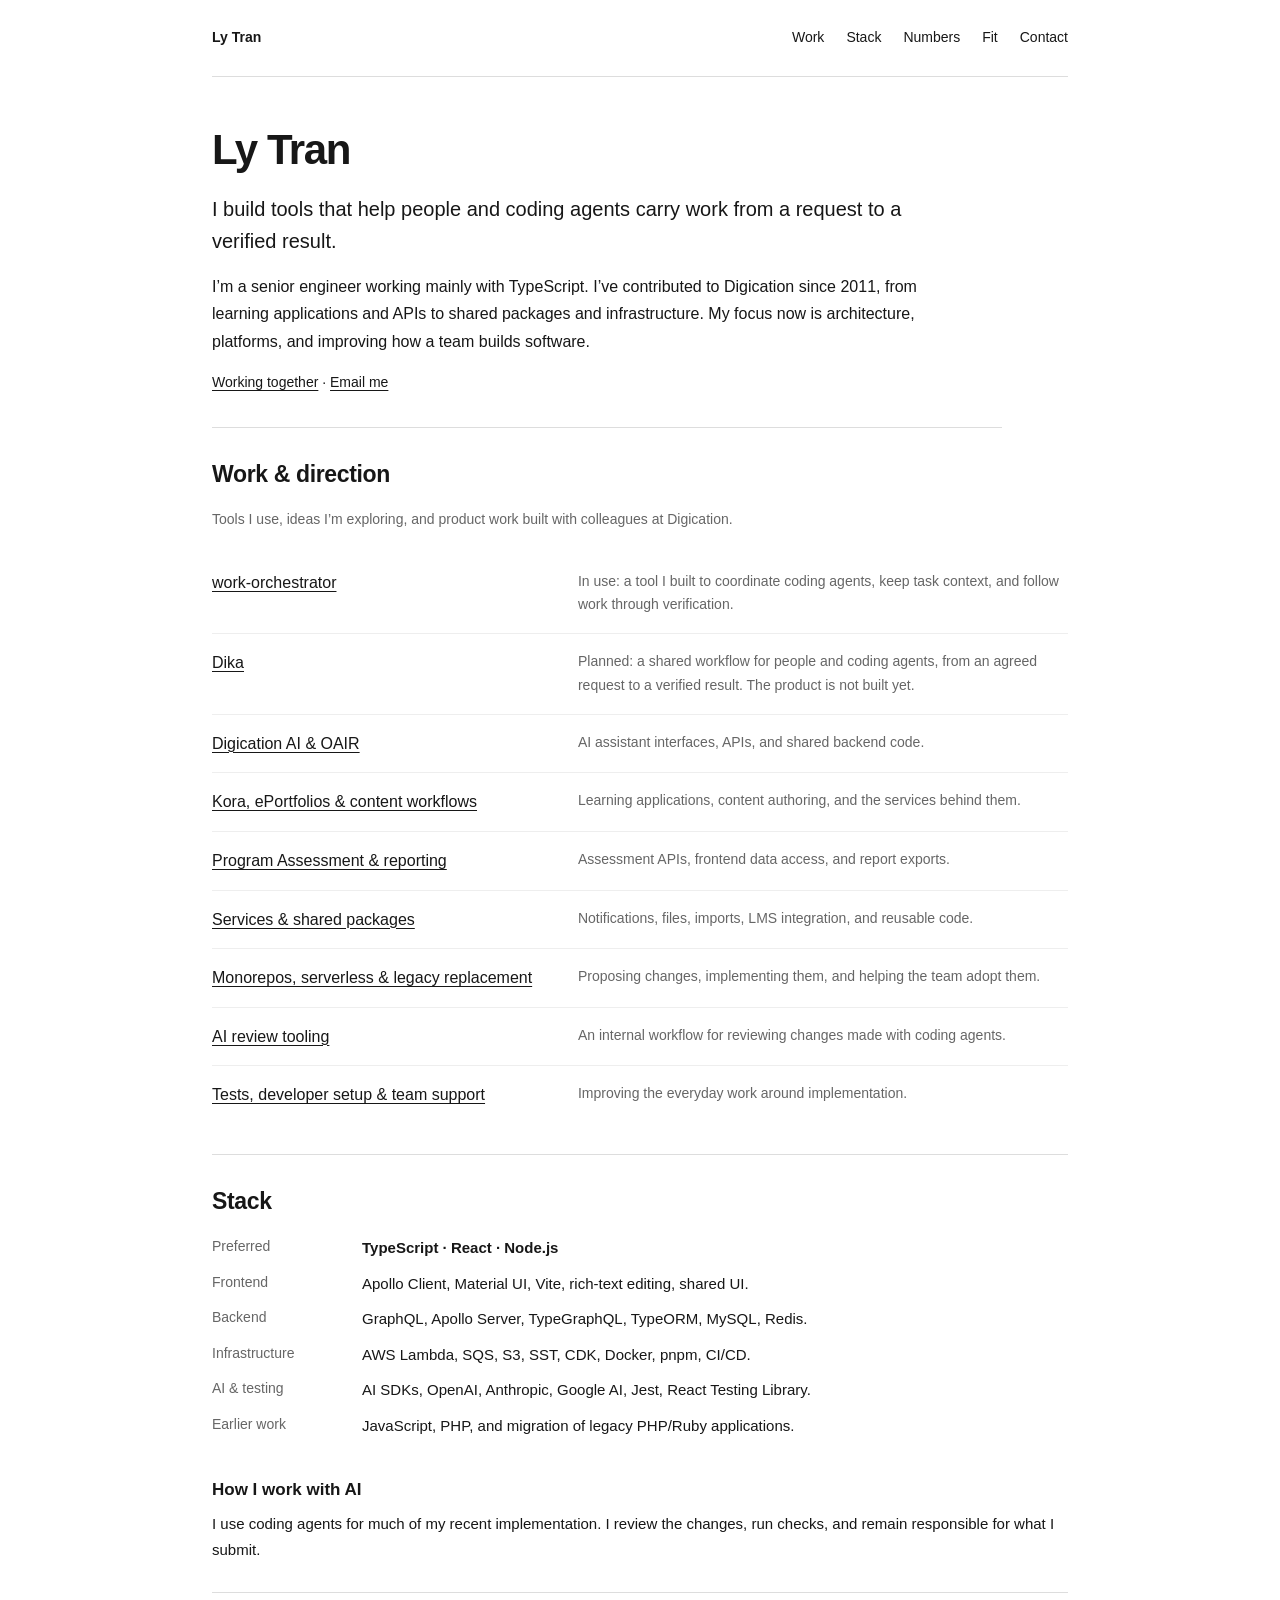
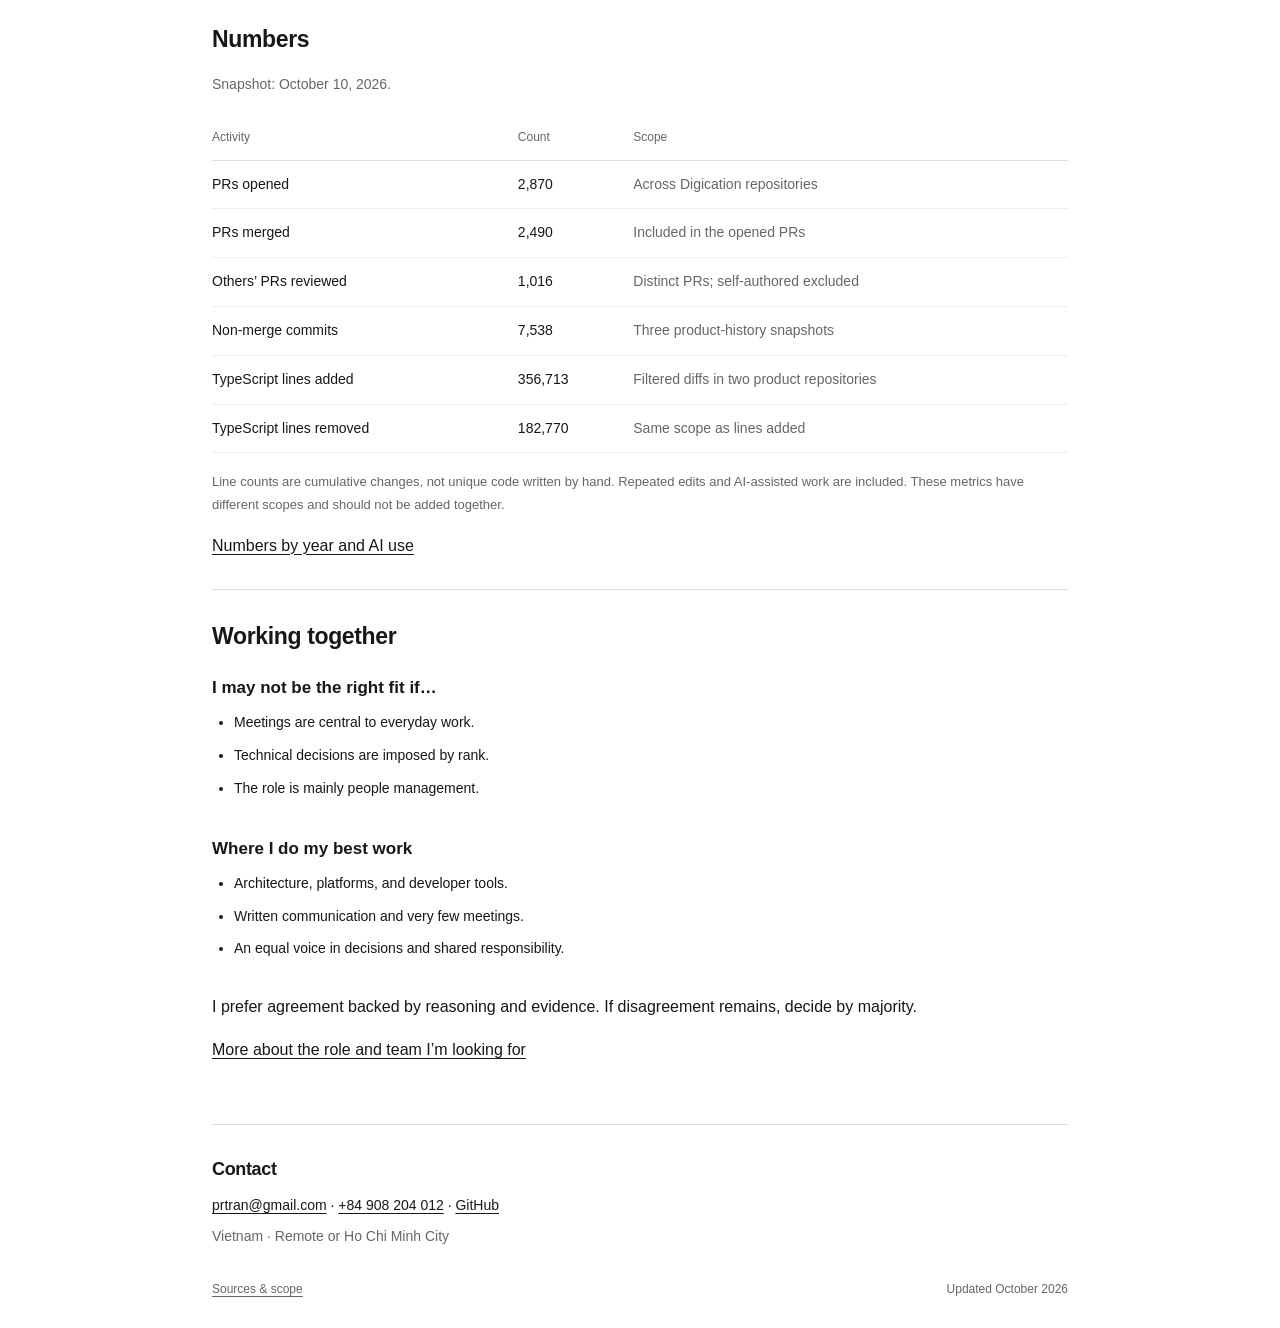
==== commit 236adc8f: "Describe agent workflow direction and distinguish current tools from plans" ====
--- a/index.html
+++ b/index.html
@@ -1,15 +1,15 @@
 <!doctype html>
 <html lang="en" id="top"><head>
 <meta charset="utf-8"><meta name="viewport" content="width=device-width, initial-scale=1">
-<title>Ly Tran — Senior Engineer</title><meta name="description" content="TypeScript, products, architecture, and developer tools. Selected work and contribution history.">
+<title>Ly Tran — Senior Engineer</title><meta name="description" content="Tools and workflows for people and coding agents. TypeScript, product engineering, and platforms.">
 <link rel="canonical" href="https://lytc.github.io/">
-<meta property="og:title" content="Ly Tran — Senior Engineer"><meta property="og:description" content="TypeScript, products, architecture, and developer tools. Selected work and contribution history.">
+<meta property="og:title" content="Ly Tran — Senior Engineer"><meta property="og:description" content="Tools and workflows for people and coding agents. TypeScript, product engineering, and platforms.">
 <meta property="og:type" content="website"><meta property="og:url" content="https://lytc.github.io/">
 <link rel="icon" href="/assets/favicon.svg" type="image/svg+xml"><link rel="stylesheet" href="/assets/site.css?v=78795f37e393">
 </head><body><a class="skip-link" href="#main">Skip to content</a>
 <header><a class="name" href="/">Ly Tran</a><nav aria-label="Main navigation"><a href="/#work">Work</a><a href="/#stack">Stack</a><a href="/activity.html">Numbers</a><a href="/working-together.html">Fit</a><a href="#contact">Contact</a></nav></header>
-<main id="main"><section class="intro"><h1>Ly Tran</h1><p class="lead">Senior engineer. TypeScript, products, and developer tools.</p><p id="journey">I’ve contributed to Digication since 2011, from learning applications and APIs to shared packages and infrastructure. My next focus is architecture, platforms, and improving how a team builds software.</p><p><a href="/working-together.html">Working together</a> · <a href="mailto:prtran@gmail.com">Email me</a></p></section>
-<section id="work"><h2>Selected work</h2><p class="muted">Products and engineering work at Digication, built with colleagues.</p><div class="work-list"><article class="work-row"><h3><a href="/work/ai-products.html">Digication AI &amp; OAIR</a></h3><p>AI assistant interfaces, APIs, and shared backend code.</p></article><article class="work-row"><h3><a href="/work/product-engineering.html">Kora, ePortfolios &amp; content workflows</a></h3><p>Learning applications, content authoring, and the services behind them.</p></article><article class="work-row"><h3><a href="/work/assessment.html">Program Assessment &amp; reporting</a></h3><p>Assessment APIs, frontend data access, and report exports.</p></article><article class="work-row"><h3><a href="/work/services-packages.html">Services &amp; shared packages</a></h3><p>Notifications, files, imports, LMS integration, and reusable code.</p></article><article class="work-row"><h3><a href="/work/modernization.html">Monorepos, serverless &amp; legacy replacement</a></h3><p>Proposing changes, implementing them, and helping the team adopt them.</p></article><article class="work-row"><h3><a href="/work/ai-review.html">AI review tooling</a></h3><p>An internal workflow for reviewing changes made with coding agents.</p></article><article class="work-row"><h3><a href="/work/engineering-practice.html">Tests, developer setup &amp; team support</a></h3><p>Improving the everyday work around implementation.</p></article></div></section>
+<main id="main"><section class="intro"><h1>Ly Tran</h1><p class="lead">I build tools that help people and coding agents carry work from a request to a verified result.</p><p id="journey">I’m a senior engineer working mainly with TypeScript. I’ve contributed to Digication since 2011, from learning applications and APIs to shared packages and infrastructure. My focus now is architecture, platforms, and improving how a team builds software.</p><p><a href="/working-together.html">Working together</a> · <a href="mailto:prtran@gmail.com">Email me</a></p></section>
+<section id="work"><h2>Work & direction</h2><p class="muted">Tools I use, ideas I’m exploring, and product work built with colleagues at Digication.</p><div class="work-list"><article class="work-row"><h3><a href="/work/work-orchestrator.html">work-orchestrator</a></h3><p>In use: a tool I built to coordinate coding agents, keep task context, and follow work through verification.</p></article><article class="work-row"><h3><a href="/work/dika.html">Dika</a></h3><p>Planned: a shared workflow for people and coding agents, from an agreed request to a verified result. The product is not built yet.</p></article><article class="work-row"><h3><a href="/work/ai-products.html">Digication AI &amp; OAIR</a></h3><p>AI assistant interfaces, APIs, and shared backend code.</p></article><article class="work-row"><h3><a href="/work/product-engineering.html">Kora, ePortfolios &amp; content workflows</a></h3><p>Learning applications, content authoring, and the services behind them.</p></article><article class="work-row"><h3><a href="/work/assessment.html">Program Assessment &amp; reporting</a></h3><p>Assessment APIs, frontend data access, and report exports.</p></article><article class="work-row"><h3><a href="/work/services-packages.html">Services &amp; shared packages</a></h3><p>Notifications, files, imports, LMS integration, and reusable code.</p></article><article class="work-row"><h3><a href="/work/modernization.html">Monorepos, serverless &amp; legacy replacement</a></h3><p>Proposing changes, implementing them, and helping the team adopt them.</p></article><article class="work-row"><h3><a href="/work/ai-review.html">AI review tooling</a></h3><p>An internal workflow for reviewing changes made with coding agents.</p></article><article class="work-row"><h3><a href="/work/engineering-practice.html">Tests, developer setup &amp; team support</a></h3><p>Improving the everyday work around implementation.</p></article></div></section>
 <section id="stack"><h2>Stack</h2><dl class="stack-list"><dt>Preferred</dt><dd><strong>TypeScript · React · Node.js</strong></dd><dt>Frontend</dt><dd>Apollo Client, Material UI, Vite, rich-text editing, shared UI.</dd><dt>Backend</dt><dd>GraphQL, Apollo Server, TypeGraphQL, TypeORM, MySQL, Redis.</dd><dt>Infrastructure</dt><dd>AWS Lambda, SQS, S3, SST, CDK, Docker, pnpm, CI/CD.</dd><dt>AI & testing</dt><dd>AI SDKs, OpenAI, Anthropic, Google AI, Jest, React Testing Library.</dd><dt>Earlier work</dt><dd>JavaScript, PHP, and migration of legacy PHP/Ruby applications.</dd></dl><div id="approach"><h3>How I work with AI</h3><p>I use coding agents for much of my recent implementation. I review the changes, run checks, and remain responsible for what I submit.</p></div></section>
 <section id="activity"><h2>Numbers</h2><p class="muted">Snapshot: October 10, 2026.</p><div class="table-wrap"><table><thead><tr><th scope="col">Activity</th><th scope="col">Count</th><th scope="col">Scope</th></tr></thead><tbody><tr><th scope="row">PRs opened</th><td class="number">2,870</td><td>Across Digication repositories</td></tr><tr><th scope="row">PRs merged</th><td class="number">2,490</td><td>Included in the opened PRs</td></tr><tr><th scope="row">Others’ PRs reviewed</th><td class="number">1,016</td><td>Distinct PRs; self-authored excluded</td></tr><tr><th scope="row">Non-merge commits</th><td class="number">7,538</td><td>Three product-history snapshots</td></tr><tr><th scope="row">TypeScript lines added</th><td class="number">356,713</td><td>Filtered diffs in two product repositories</td></tr><tr><th scope="row">TypeScript lines removed</th><td class="number">182,770</td><td>Same scope as lines added</td></tr></tbody></table></div><p class="note">Line counts are cumulative changes, not unique code written by hand. Repeated edits and AI-assisted work are included. These metrics have different scopes and should not be added together.</p><p><a href="/activity.html#ai-periods">Numbers by year and AI use</a></p></section>
 <section id="fit"><h2>Working together</h2><div class="fit-summary"><div><h3>I may not be the right fit if…</h3><ul><li>Meetings are central to everyday work.</li><li>Technical decisions are imposed by rank.</li><li>The role is mainly people management.</li></ul></div><div><h3>Where I do my best work</h3><ul><li>Architecture, platforms, and developer tools.</li><li>Written communication and very few meetings.</li><li>An equal voice in decisions and shared responsibility.</li></ul></div></div><p>I prefer agreement backed by reasoning and evidence. If disagreement remains, decide by majority.</p><p><a href="/working-together.html">More about the role and team I’m looking for</a></p></section></main>
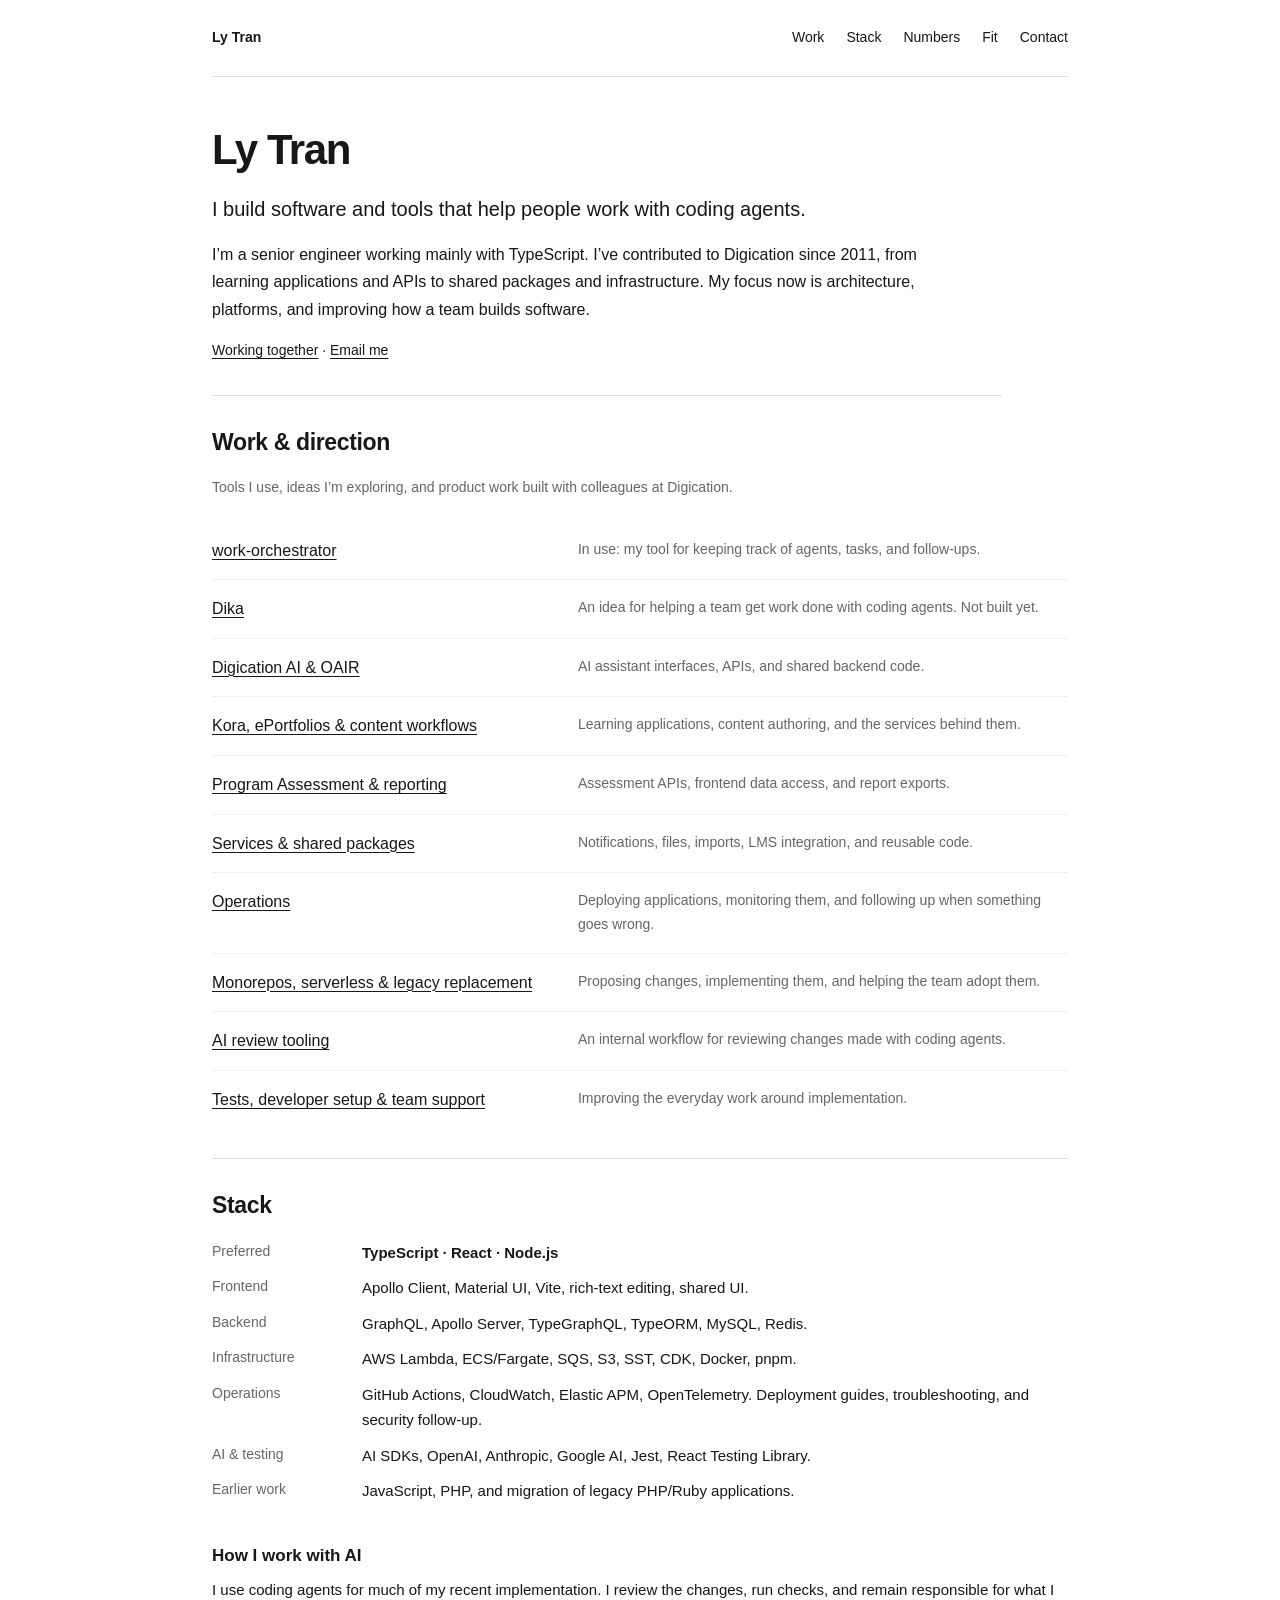
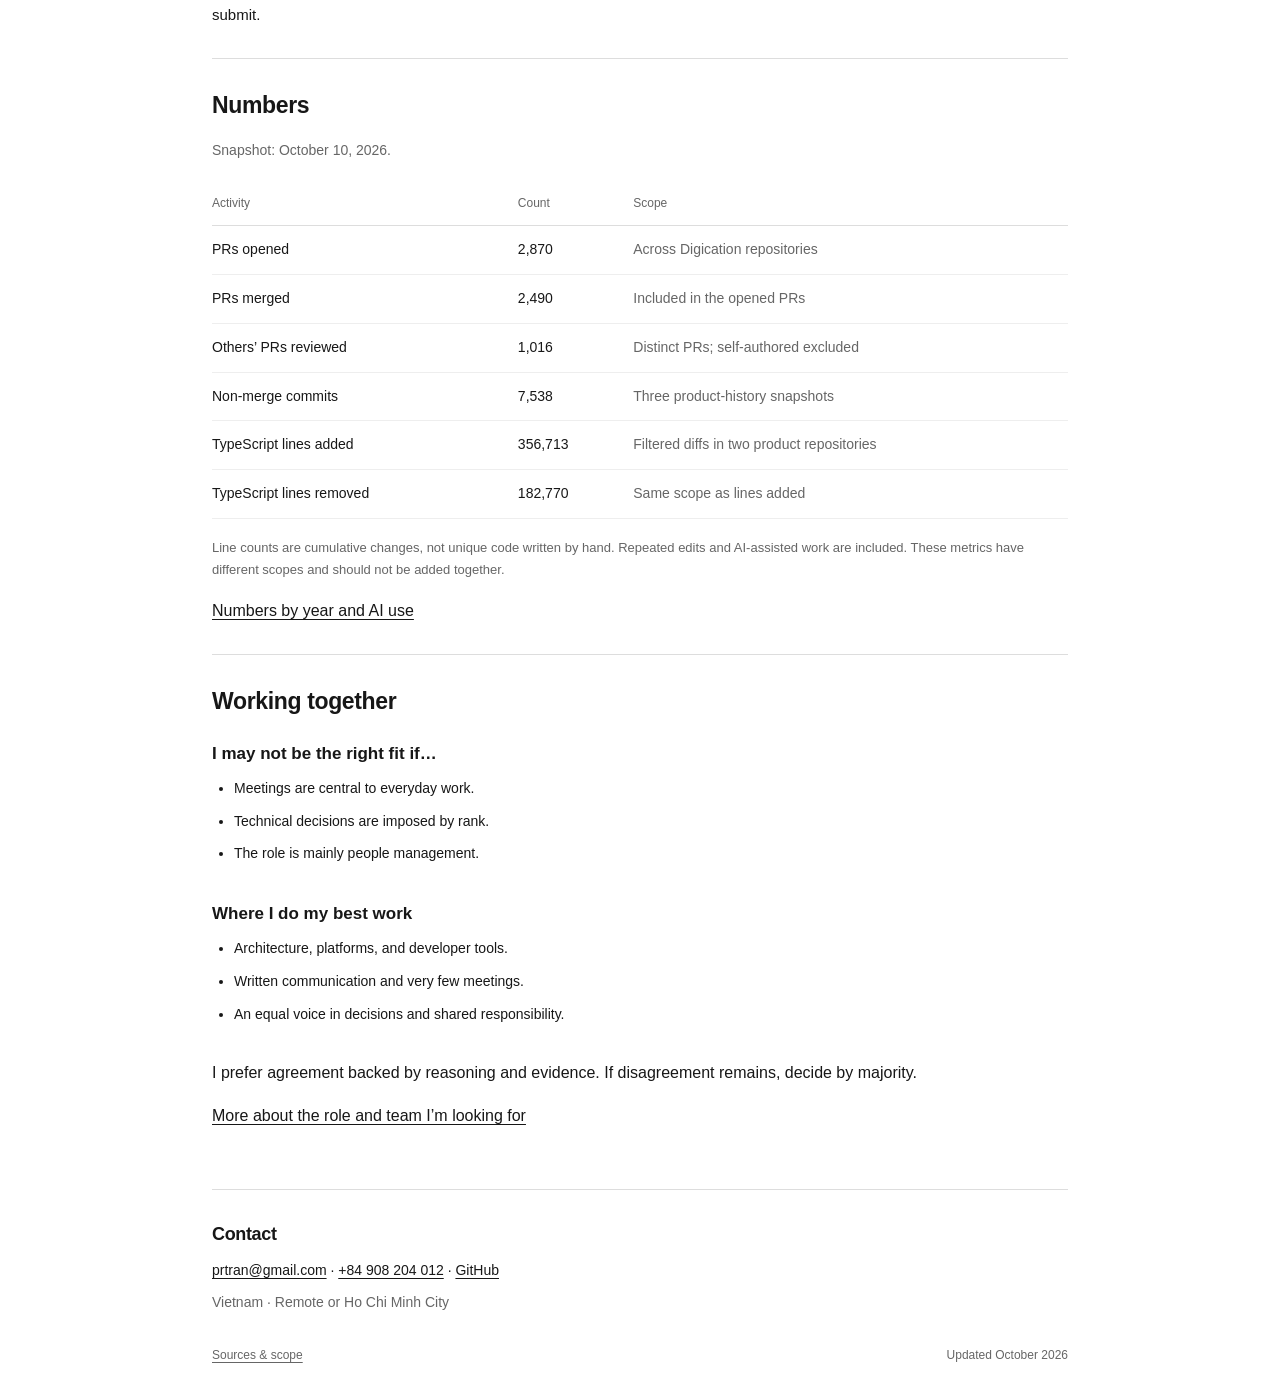
==== commit 896673a9: "Simplify agent project stories and add verified operations experience" ====
--- a/index.html
+++ b/index.html
@@ -8,9 +8,9 @@
 <link rel="icon" href="/assets/favicon.svg" type="image/svg+xml"><link rel="stylesheet" href="/assets/site.css?v=78795f37e393">
 </head><body><a class="skip-link" href="#main">Skip to content</a>
 <header><a class="name" href="/">Ly Tran</a><nav aria-label="Main navigation"><a href="/#work">Work</a><a href="/#stack">Stack</a><a href="/activity.html">Numbers</a><a href="/working-together.html">Fit</a><a href="#contact">Contact</a></nav></header>
-<main id="main"><section class="intro"><h1>Ly Tran</h1><p class="lead">I build tools that help people and coding agents carry work from a request to a verified result.</p><p id="journey">I’m a senior engineer working mainly with TypeScript. I’ve contributed to Digication since 2011, from learning applications and APIs to shared packages and infrastructure. My focus now is architecture, platforms, and improving how a team builds software.</p><p><a href="/working-together.html">Working together</a> · <a href="mailto:prtran@gmail.com">Email me</a></p></section>
-<section id="work"><h2>Work & direction</h2><p class="muted">Tools I use, ideas I’m exploring, and product work built with colleagues at Digication.</p><div class="work-list"><article class="work-row"><h3><a href="/work/work-orchestrator.html">work-orchestrator</a></h3><p>In use: a tool I built to coordinate coding agents, keep task context, and follow work through verification.</p></article><article class="work-row"><h3><a href="/work/dika.html">Dika</a></h3><p>Planned: a shared workflow for people and coding agents, from an agreed request to a verified result. The product is not built yet.</p></article><article class="work-row"><h3><a href="/work/ai-products.html">Digication AI &amp; OAIR</a></h3><p>AI assistant interfaces, APIs, and shared backend code.</p></article><article class="work-row"><h3><a href="/work/product-engineering.html">Kora, ePortfolios &amp; content workflows</a></h3><p>Learning applications, content authoring, and the services behind them.</p></article><article class="work-row"><h3><a href="/work/assessment.html">Program Assessment &amp; reporting</a></h3><p>Assessment APIs, frontend data access, and report exports.</p></article><article class="work-row"><h3><a href="/work/services-packages.html">Services &amp; shared packages</a></h3><p>Notifications, files, imports, LMS integration, and reusable code.</p></article><article class="work-row"><h3><a href="/work/modernization.html">Monorepos, serverless &amp; legacy replacement</a></h3><p>Proposing changes, implementing them, and helping the team adopt them.</p></article><article class="work-row"><h3><a href="/work/ai-review.html">AI review tooling</a></h3><p>An internal workflow for reviewing changes made with coding agents.</p></article><article class="work-row"><h3><a href="/work/engineering-practice.html">Tests, developer setup &amp; team support</a></h3><p>Improving the everyday work around implementation.</p></article></div></section>
-<section id="stack"><h2>Stack</h2><dl class="stack-list"><dt>Preferred</dt><dd><strong>TypeScript · React · Node.js</strong></dd><dt>Frontend</dt><dd>Apollo Client, Material UI, Vite, rich-text editing, shared UI.</dd><dt>Backend</dt><dd>GraphQL, Apollo Server, TypeGraphQL, TypeORM, MySQL, Redis.</dd><dt>Infrastructure</dt><dd>AWS Lambda, SQS, S3, SST, CDK, Docker, pnpm, CI/CD.</dd><dt>AI & testing</dt><dd>AI SDKs, OpenAI, Anthropic, Google AI, Jest, React Testing Library.</dd><dt>Earlier work</dt><dd>JavaScript, PHP, and migration of legacy PHP/Ruby applications.</dd></dl><div id="approach"><h3>How I work with AI</h3><p>I use coding agents for much of my recent implementation. I review the changes, run checks, and remain responsible for what I submit.</p></div></section>
+<main id="main"><section class="intro"><h1>Ly Tran</h1><p class="lead">I build software and tools that help people work with coding agents.</p><p id="journey">I’m a senior engineer working mainly with TypeScript. I’ve contributed to Digication since 2011, from learning applications and APIs to shared packages and infrastructure. My focus now is architecture, platforms, and improving how a team builds software.</p><p><a href="/working-together.html">Working together</a> · <a href="mailto:prtran@gmail.com">Email me</a></p></section>
+<section id="work"><h2>Work & direction</h2><p class="muted">Tools I use, ideas I’m exploring, and product work built with colleagues at Digication.</p><div class="work-list"><article class="work-row"><h3><a href="/work/work-orchestrator.html">work-orchestrator</a></h3><p>In use: my tool for keeping track of agents, tasks, and follow-ups.</p></article><article class="work-row"><h3><a href="/work/dika.html">Dika</a></h3><p>An idea for helping a team get work done with coding agents. Not built yet.</p></article><article class="work-row"><h3><a href="/work/ai-products.html">Digication AI &amp; OAIR</a></h3><p>AI assistant interfaces, APIs, and shared backend code.</p></article><article class="work-row"><h3><a href="/work/product-engineering.html">Kora, ePortfolios &amp; content workflows</a></h3><p>Learning applications, content authoring, and the services behind them.</p></article><article class="work-row"><h3><a href="/work/assessment.html">Program Assessment &amp; reporting</a></h3><p>Assessment APIs, frontend data access, and report exports.</p></article><article class="work-row"><h3><a href="/work/services-packages.html">Services &amp; shared packages</a></h3><p>Notifications, files, imports, LMS integration, and reusable code.</p></article><article class="work-row"><h3><a href="/work/operations.html">Operations</a></h3><p>Deploying applications, monitoring them, and following up when something goes wrong.</p></article><article class="work-row"><h3><a href="/work/modernization.html">Monorepos, serverless &amp; legacy replacement</a></h3><p>Proposing changes, implementing them, and helping the team adopt them.</p></article><article class="work-row"><h3><a href="/work/ai-review.html">AI review tooling</a></h3><p>An internal workflow for reviewing changes made with coding agents.</p></article><article class="work-row"><h3><a href="/work/engineering-practice.html">Tests, developer setup &amp; team support</a></h3><p>Improving the everyday work around implementation.</p></article></div></section>
+<section id="stack"><h2>Stack</h2><dl class="stack-list"><dt>Preferred</dt><dd><strong>TypeScript · React · Node.js</strong></dd><dt>Frontend</dt><dd>Apollo Client, Material UI, Vite, rich-text editing, shared UI.</dd><dt>Backend</dt><dd>GraphQL, Apollo Server, TypeGraphQL, TypeORM, MySQL, Redis.</dd><dt>Infrastructure</dt><dd>AWS Lambda, ECS/Fargate, SQS, S3, SST, CDK, Docker, pnpm.</dd><dt>Operations</dt><dd>GitHub Actions, CloudWatch, Elastic APM, OpenTelemetry. Deployment guides, troubleshooting, and security follow-up.</dd><dt>AI & testing</dt><dd>AI SDKs, OpenAI, Anthropic, Google AI, Jest, React Testing Library.</dd><dt>Earlier work</dt><dd>JavaScript, PHP, and migration of legacy PHP/Ruby applications.</dd></dl><div id="approach"><h3>How I work with AI</h3><p>I use coding agents for much of my recent implementation. I review the changes, run checks, and remain responsible for what I submit.</p></div></section>
 <section id="activity"><h2>Numbers</h2><p class="muted">Snapshot: October 10, 2026.</p><div class="table-wrap"><table><thead><tr><th scope="col">Activity</th><th scope="col">Count</th><th scope="col">Scope</th></tr></thead><tbody><tr><th scope="row">PRs opened</th><td class="number">2,870</td><td>Across Digication repositories</td></tr><tr><th scope="row">PRs merged</th><td class="number">2,490</td><td>Included in the opened PRs</td></tr><tr><th scope="row">Others’ PRs reviewed</th><td class="number">1,016</td><td>Distinct PRs; self-authored excluded</td></tr><tr><th scope="row">Non-merge commits</th><td class="number">7,538</td><td>Three product-history snapshots</td></tr><tr><th scope="row">TypeScript lines added</th><td class="number">356,713</td><td>Filtered diffs in two product repositories</td></tr><tr><th scope="row">TypeScript lines removed</th><td class="number">182,770</td><td>Same scope as lines added</td></tr></tbody></table></div><p class="note">Line counts are cumulative changes, not unique code written by hand. Repeated edits and AI-assisted work are included. These metrics have different scopes and should not be added together.</p><p><a href="/activity.html#ai-periods">Numbers by year and AI use</a></p></section>
 <section id="fit"><h2>Working together</h2><div class="fit-summary"><div><h3>I may not be the right fit if…</h3><ul><li>Meetings are central to everyday work.</li><li>Technical decisions are imposed by rank.</li><li>The role is mainly people management.</li></ul></div><div><h3>Where I do my best work</h3><ul><li>Architecture, platforms, and developer tools.</li><li>Written communication and very few meetings.</li><li>An equal voice in decisions and shared responsibility.</li></ul></div></div><p>I prefer agreement backed by reasoning and evidence. If disagreement remains, decide by majority.</p><p><a href="/working-together.html">More about the role and team I’m looking for</a></p></section></main>
 <footer id="contact"><h2>Contact</h2><p><a href="mailto:prtran@gmail.com">prtran@gmail.com</a> · <a href="tel:+84908204012">+84 908 204 012</a> · <a href="https://github.com/lytc">GitHub</a></p><p class="muted">Vietnam · Remote or Ho Chi Minh City</p><div class="footer-meta"><a href="/evidence.html">Sources & scope</a><span>Updated October 2026</span></div></footer>
